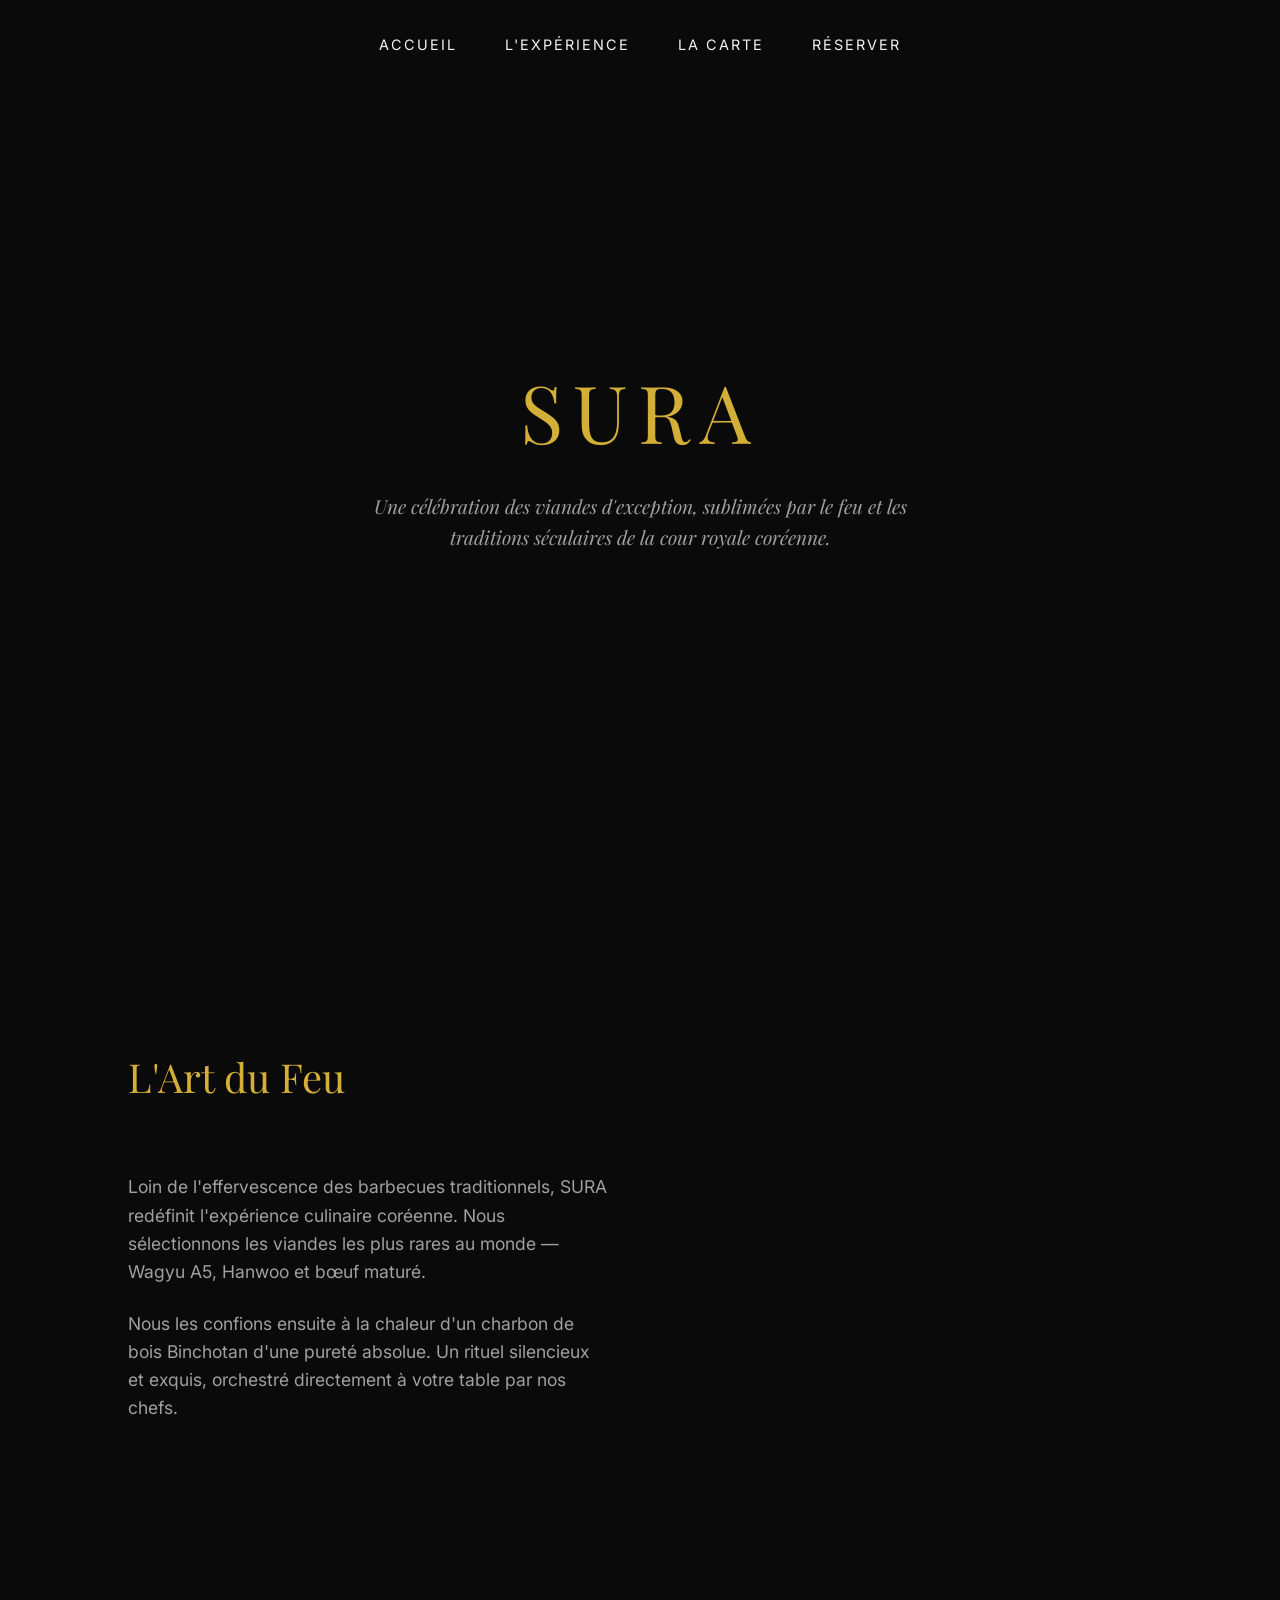
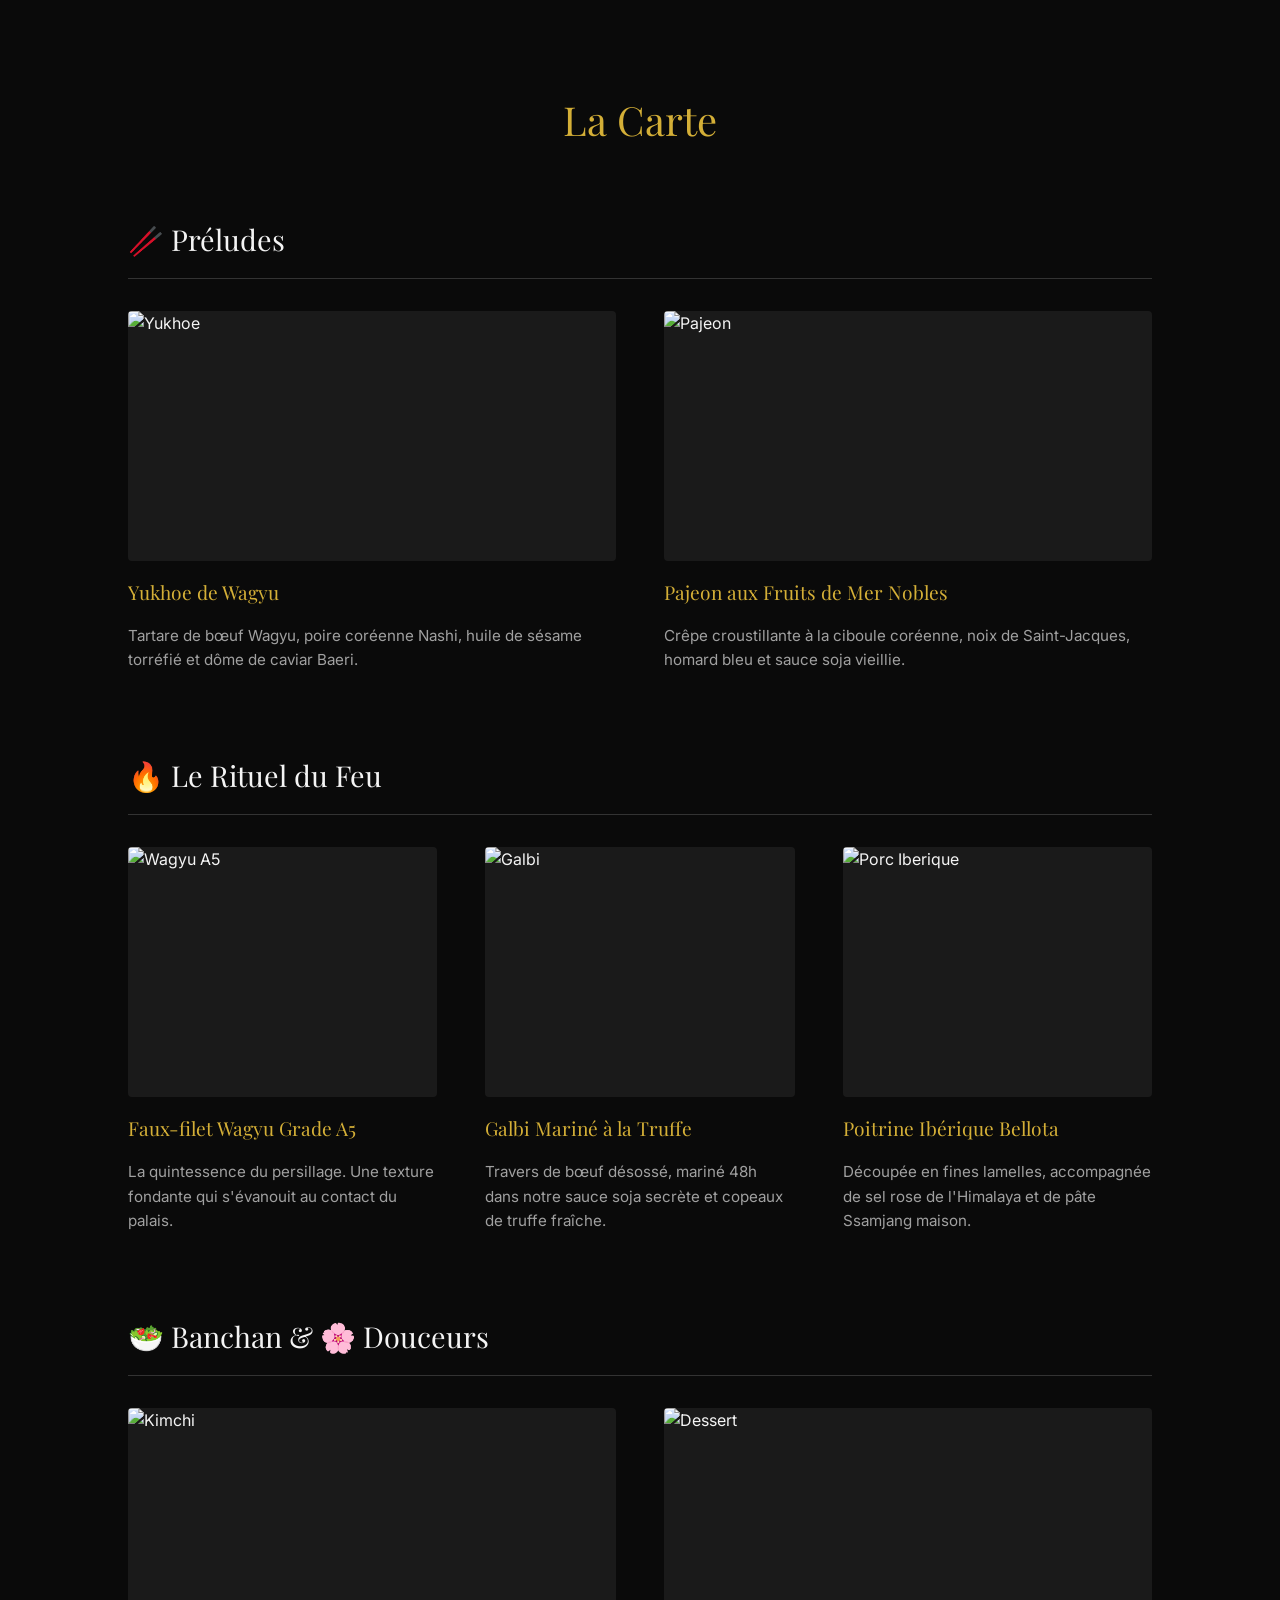
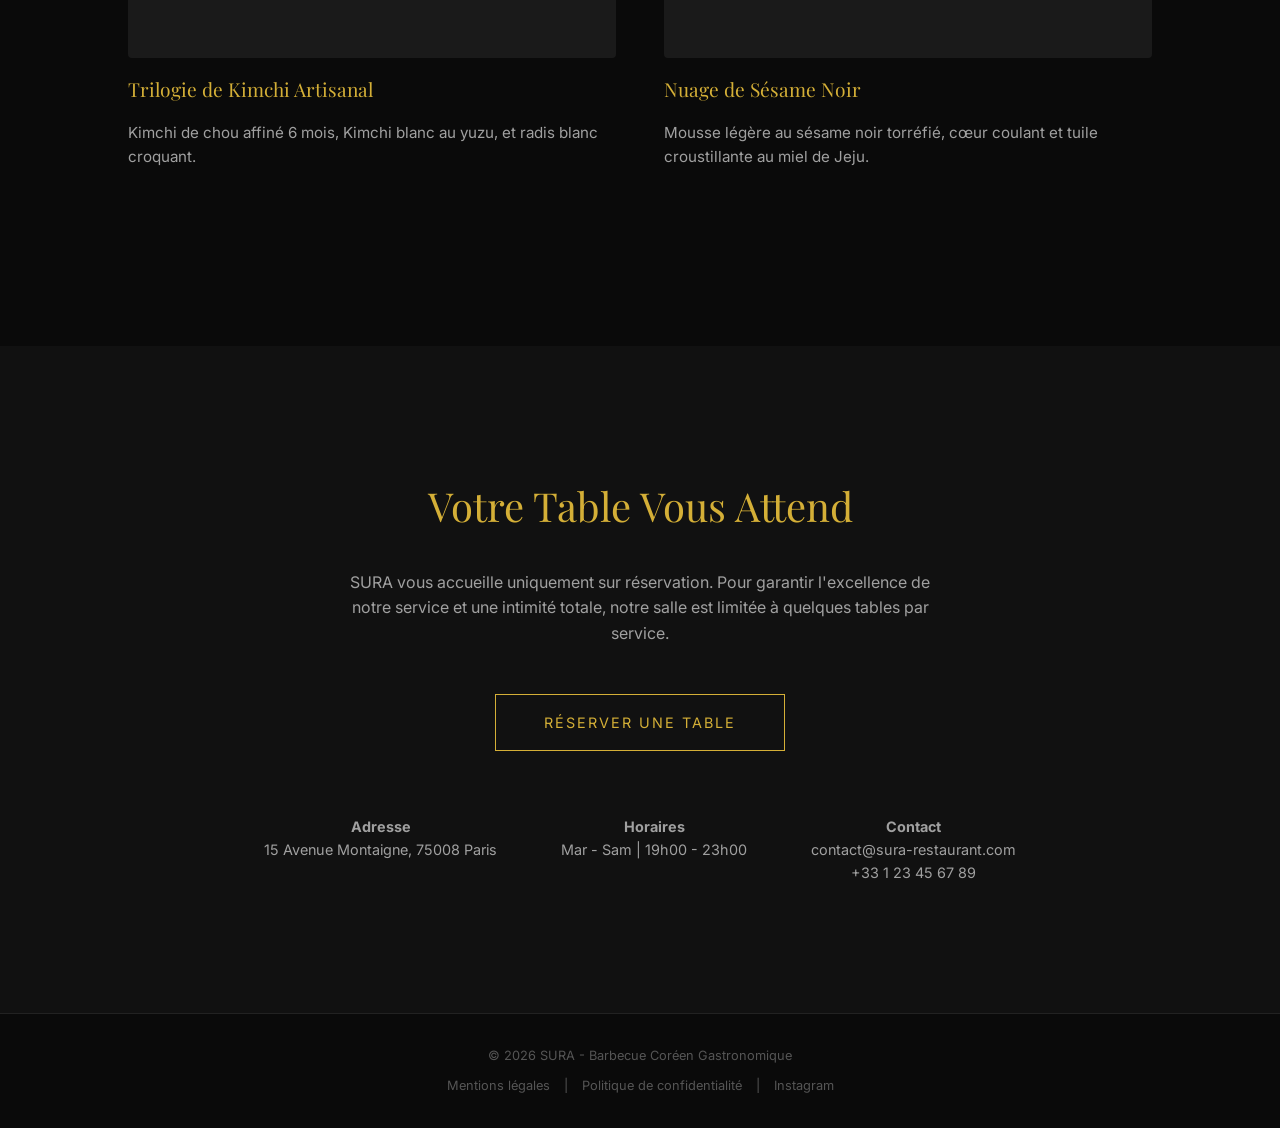
==== index.html @ 7dad9e9a "intégration JS" ====
<!DOCTYPE html>
<html lang="fr">
<head>
    <meta charset="UTF-8">
    <meta name="viewport" content="width=device-width, initial-scale=1.0">
    <title>SURA | Barbecue Coréen Gastronomique</title>
    <link rel="preconnect" href="https://fonts.googleapis.com">
    <link rel="preconnect" href="https://fonts.gstatic.com" crossorigin>
    <link href="https://fonts.googleapis.com/css2?family=Inter:wght@300;400&family=Playfair+Display:ital,wght@0,400;0,600;1,400&display=swap" rel="stylesheet">
    <link rel="stylesheet" href="style.css">
</head>
<body>

    <header>
        <nav>
            <ul>
                <li><a href="#hero">Accueil</a></li>
                <li><a href="#experience">L'Expérience</a></li>
                <li><a href="#menu">La Carte</a></li>
                <li><a href="#reservation">Réserver</a></li>
            </ul>
        </nav>
    </header>

    <section id="hero">
        <h1>SURA</h1>
        <p>Une célébration des viandes d'exception, sublimées par le feu et les traditions séculaires de la cour royale coréenne.</p>
    </section>

    <section id="experience">
        <div class="experience-text">
            <h2 class="section-title" style="text-align: left;">L'Art du Feu</h2>
            <p>Loin de l'effervescence des barbecues traditionnels, SURA redéfinit l'expérience culinaire coréenne. Nous sélectionnons les viandes les plus rares au monde — Wagyu A5, Hanwoo et bœuf maturé.</p>
            <p>Nous les confions ensuite à la chaleur d'un charbon de bois Binchotan d'une pureté absolue. Un rituel silencieux et exquis, orchestré directement à votre table par nos chefs.</p>
        </div>
        <div class="experience-img"></div>
    </section>

    <section id="menu">
        <h2 class="section-title">La Carte</h2>

        <div class="menu-category">
            <h3>🥢 Préludes</h3>
            <div class="menu-grid">
                <div class="menu-item">
                    <img src="https://images.unsplash.com/photo-1582169505937-b9992bd01ed9?auto=format&fit=crop&w=600&q=80" alt="Yukhoe" class="menu-img">
                    <div class="menu-item-header">
                        <h4>Yukhoe de Wagyu</h4>
                    </div>
                    <p>Tartare de bœuf Wagyu, poire coréenne Nashi, huile de sésame torréfié et dôme de caviar Baeri.</p>
                </div>
                <div class="menu-item">
                    <img src="https://images.unsplash.com/photo-1626844131082-256783844137?auto=format&fit=crop&w=600&q=80" alt="Pajeon" class="menu-img">
                    <div class="menu-item-header">
                        <h4>Pajeon aux Fruits de Mer Nobles</h4>
                    </div>
                    <p>Crêpe croustillante à la ciboule coréenne, noix de Saint-Jacques, homard bleu et sauce soja vieillie.</p>
                </div>
            </div>
        </div>

        <div class="menu-category">
            <h3>🔥 Le Rituel du Feu</h3>
            <div class="menu-grid">
                <div class="menu-item">
                    <img src="https://images.unsplash.com/photo-1615937657715-bc7b4b7962c1?auto=format&fit=crop&w=600&q=80" alt="Wagyu A5" class="menu-img">
                    <div class="menu-item-header">
                        <h4>Faux-filet Wagyu Grade A5</h4>
                    </div>
                    <p>La quintessence du persillage. Une texture fondante qui s'évanouit au contact du palais.</p>
                </div>
                <div class="menu-item">
                    <img src="https://images.unsplash.com/photo-1544025162-811114212308?auto=format&fit=crop&w=600&q=80" alt="Galbi" class="menu-img">
                    <div class="menu-item-header">
                        <h4>Galbi Mariné à la Truffe</h4>
                    </div>
                    <p>Travers de bœuf désossé, mariné 48h dans notre sauce soja secrète et copeaux de truffe fraîche.</p>
                </div>
                <div class="menu-item">
                    <img src="https://images.unsplash.com/photo-1628268909376-e8c4dfbbd8dc?auto=format&fit=crop&w=600&q=80" alt="Porc Iberique" class="menu-img">
                    <div class="menu-item-header">
                        <h4>Poitrine Ibérique Bellota</h4>
                    </div>
                    <p>Découpée en fines lamelles, accompagnée de sel rose de l'Himalaya et de pâte Ssamjang maison.</p>
                </div>
            </div>
        </div>

        <div class="menu-category">
            <h3>🥗 Banchan & 🌸 Douceurs</h3>
            <div class="menu-grid">
                <div class="menu-item">
                    <img src="https://images.unsplash.com/photo-1583224964978-225ddb3eaec7?auto=format&fit=crop&w=600&q=80" alt="Kimchi" class="menu-img">
                    <div class="menu-item-header">
                        <h4>Trilogie de Kimchi Artisanal</h4>
                    </div>
                    <p>Kimchi de chou affiné 6 mois, Kimchi blanc au yuzu, et radis blanc croquant.</p>
                </div>
                <div class="menu-item">
                    <img src="https://images.unsplash.com/photo-1551024601-bec78aea704b?auto=format&fit=crop&w=600&q=80" alt="Dessert" class="menu-img">
                    <div class="menu-item-header">
                        <h4>Nuage de Sésame Noir</h4>
                    </div>
                    <p>Mousse légère au sésame noir torréfié, cœur coulant et tuile croustillante au miel de Jeju.</p>
                </div>
            </div>
        </div>
    </section>

    <section id="reservation">
        <h2 class="section-title" style="margin-bottom: 2rem;">Votre Table Vous Attend</h2>
        <p>SURA vous accueille uniquement sur réservation. Pour garantir l'excellence de notre service et une intimité totale, notre salle est limitée à quelques tables par service.</p>
        
        <a href="#" class="btn-reserve">Réserver une table</a>

        <div class="info-pratique">
            <div>
                <strong>Adresse</strong><br>
                15 Avenue Montaigne, 75008 Paris
            </div>
            <div>
                <strong>Horaires</strong><br>
                Mar - Sam | 19h00 - 23h00
            </div>
            <div>
                <strong>Contact</strong><br>
                contact@sura-restaurant.com<br>
                +33 1 23 45 67 89
            </div>
        </div>
    </section>

    <footer>
        <p>© 2026 SURA - Barbecue Coréen Gastronomique</p>
        <div style="margin-top: 10px;">
            <a href="#">Mentions légales</a> | 
            <a href="#">Politique de confidentialité</a> | 
            <a href="#">Instagram</a>
        </div>
    </footer>
<script src="script.js"></script>
</body>
</html>
---- style.css ----
/* Variables de couleurs et polices */
:root {
    --bg-color: #0a0a0a;
    --text-main: #f4f4f4;
    --text-muted: #a0a0a0;
    --accent-gold: #d4af37; /* Couleur laiton/or */
    --font-title: 'Playfair Display', serif;
    --font-text: 'Inter', sans-serif;
}

/* Reset de base */
* {
    margin: 0;
    padding: 0;
    box-sizing: border-box;
}

body {
    background-color: var(--bg-color);
    color: var(--text-main);
    font-family: var(--font-text);
    line-height: 1.6;
    -webkit-font-smoothing: antialiased;
}

/* Typographie */
h1, h2, h3, h4 {
    font-family: var(--font-title);
    font-weight: 400;
}

/* Navigation */
header {
    position: absolute;
    top: 0;
    width: 100%;
    padding: 2rem 5%;
    display: flex;
    justify-content: center;
    z-index: 10;
}

nav ul {
    list-style: none;
    display: flex;
    gap: 3rem;
}

nav a {
    color: var(--text-main);
    text-decoration: none;
    font-size: 0.9rem;
    letter-spacing: 2px;
    text-transform: uppercase;
    transition: color 0.3s ease;
}

nav a:hover {
    color: var(--accent-gold);
}

/* Section Hero (Accueil) */
#hero {
    height: 100vh;
    display: flex;
    flex-direction: column;
    justify-content: center;
    align-items: center;
    text-align: center;
    background: linear-gradient(rgba(10, 10, 10, 0.7), rgba(10, 10, 10, 0.8)), url('https://images.unsplash.com/photo-1558030006-450675393462?auto=format&fit=crop&w=1920&q=80') center/cover;
    padding: 0 20px;
}

#hero h1 {
    font-size: 5rem;
    letter-spacing: 10px;
    margin-bottom: 1rem;
    color: var(--accent-gold);
}

#hero p {
    font-size: 1.2rem;
    max-width: 600px;
    color: var(--text-muted);
    font-style: italic;
    font-family: var(--font-title);
}

/* Section Commune */
section {
    padding: 6rem 10%;
}

.section-title {
    text-align: center;
    font-size: 2.5rem;
    margin-bottom: 4rem;
    color: var(--accent-gold);
}

/* Expérience */
#experience {
    display: flex;
    align-items: center;
    gap: 4rem;
}

.experience-text {
    flex: 1;
}

.experience-text p {
    font-size: 1.1rem;
    color: var(--text-muted);
    margin-bottom: 1.5rem;
}

.experience-img {
    flex: 1;
    height: 500px;
    background: url('https://images.unsplash.com/photo-1588168333986-5b6c802421bb?auto=format&fit=crop&w=800&q=80') center/cover;
    border-radius: 4px;
}

/* La Carte */
.menu-category {
    margin-bottom: 5rem;
}

.menu-category h3 {
    font-size: 1.8rem;
    border-bottom: 1px solid #333;
    padding-bottom: 1rem;
    margin-bottom: 2rem;
    color: var(--text-main);
}

.menu-grid {
    display: grid;
    grid-template-columns: repeat(auto-fit, minmax(300px, 1fr));
    gap: 3rem;
}

.menu-item {
    display: flex;
    flex-direction: column;
    gap: 1rem;
}

.menu-img {
    width: 100%;
    height: 250px;
    background-color: #1a1a1a;
    border-radius: 4px;
    object-fit: cover;
}

.menu-item-header {
    display: flex;
    justify-content: space-between;
    align-items: baseline;
}

.menu-item h4 {
    font-size: 1.2rem;
    color: var(--accent-gold);
}

.menu-item p {
    font-size: 0.95rem;
    color: var(--text-muted);
}

/* Réservation */
#reservation {
    text-align: center;
    background-color: #111;
    padding: 8rem 10%;
}

#reservation p {
    max-width: 600px;
    margin: 0 auto 3rem auto;
    color: var(--text-muted);
}

.btn-reserve {
    display: inline-block;
    padding: 1rem 3rem;
    border: 1px solid var(--accent-gold);
    color: var(--accent-gold);
    text-decoration: none;
    text-transform: uppercase;
    letter-spacing: 2px;
    font-size: 0.9rem;
    transition: all 0.3s ease;
}

.btn-reserve:hover {
    background-color: var(--accent-gold);
    color: var(--bg-color);
}

.info-pratique {
    margin-top: 4rem;
    display: flex;
    justify-content: center;
    gap: 4rem;
    color: var(--text-muted);
    font-size: 0.9rem;
}

/* Footer */
footer {
    text-align: center;
    padding: 2rem;
    border-top: 1px solid #222;
    color: #555;
    font-size: 0.8rem;
}

footer a {
    color: #555;
    text-decoration: none;
    margin: 0 10px;
}

footer a:hover {
    color: var(--text-main);
}

/* Responsive */
@media (max-width: 768px) {
    #experience {
        flex-direction: column;
    }
    #hero h1 { font-size: 3.5rem; }
    nav ul { gap: 1.5rem; flex-wrap: wrap; justify-content: center; }
    .info-pratique { flex-direction: column; gap: 1rem; }
}
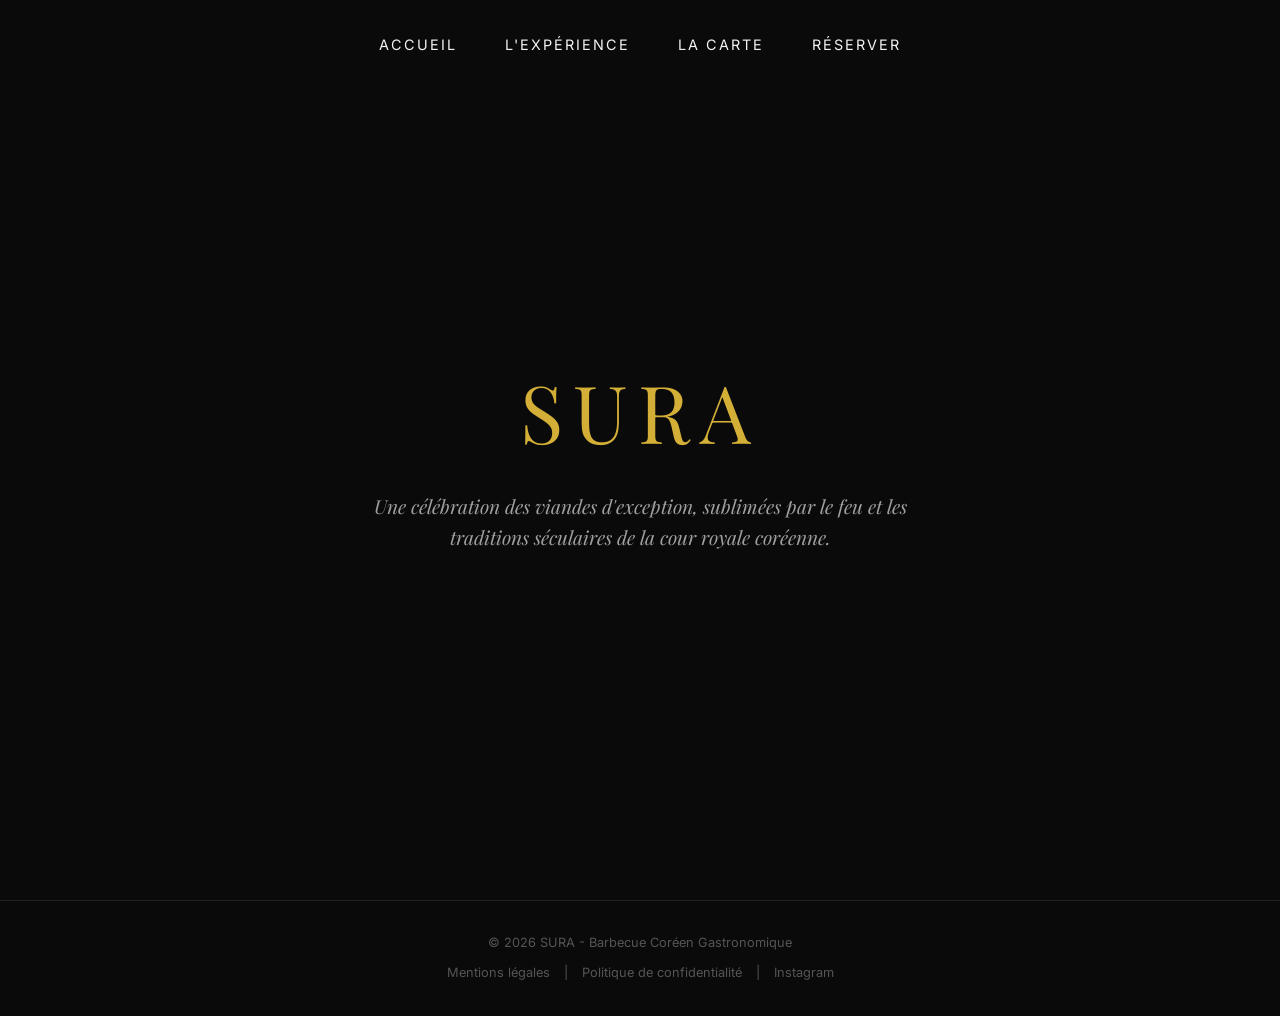
==== commit ad4b41b9: "Pages crééent" ====
--- a/index.html
+++ b/index.html
@@ -14,10 +14,10 @@
     <header>
         <nav>
             <ul>
-                <li><a href="#hero">Accueil</a></li>
-                <li><a href="#experience">L'Expérience</a></li>
-                <li><a href="#menu">La Carte</a></li>
-                <li><a href="#reservation">Réserver</a></li>
+                    <li><a href="index.html">Accueil</a></li>
+                    <li><a href="experience.html">L'Expérience</a></li>
+                    <li><a href="carte.html">La Carte</a></li>
+                    <li><a href="reservation.html">Réserver</a></li>
             </ul>
         </nav>
     </header>
@@ -25,109 +25,6 @@
     <section id="hero">
         <h1>SURA</h1>
         <p>Une célébration des viandes d'exception, sublimées par le feu et les traditions séculaires de la cour royale coréenne.</p>
-    </section>
-
-    <section id="experience">
-        <div class="experience-text">
-            <h2 class="section-title" style="text-align: left;">L'Art du Feu</h2>
-            <p>Loin de l'effervescence des barbecues traditionnels, SURA redéfinit l'expérience culinaire coréenne. Nous sélectionnons les viandes les plus rares au monde — Wagyu A5, Hanwoo et bœuf maturé.</p>
-            <p>Nous les confions ensuite à la chaleur d'un charbon de bois Binchotan d'une pureté absolue. Un rituel silencieux et exquis, orchestré directement à votre table par nos chefs.</p>
-        </div>
-        <div class="experience-img"></div>
-    </section>
-
-    <section id="menu">
-        <h2 class="section-title">La Carte</h2>
-
-        <div class="menu-category">
-            <h3>🥢 Préludes</h3>
-            <div class="menu-grid">
-                <div class="menu-item">
-                    <img src="https://images.unsplash.com/photo-1582169505937-b9992bd01ed9?auto=format&fit=crop&w=600&q=80" alt="Yukhoe" class="menu-img">
-                    <div class="menu-item-header">
-                        <h4>Yukhoe de Wagyu</h4>
-                    </div>
-                    <p>Tartare de bœuf Wagyu, poire coréenne Nashi, huile de sésame torréfié et dôme de caviar Baeri.</p>
-                </div>
-                <div class="menu-item">
-                    <img src="https://images.unsplash.com/photo-1626844131082-256783844137?auto=format&fit=crop&w=600&q=80" alt="Pajeon" class="menu-img">
-                    <div class="menu-item-header">
-                        <h4>Pajeon aux Fruits de Mer Nobles</h4>
-                    </div>
-                    <p>Crêpe croustillante à la ciboule coréenne, noix de Saint-Jacques, homard bleu et sauce soja vieillie.</p>
-                </div>
-            </div>
-        </div>
-
-        <div class="menu-category">
-            <h3>🔥 Le Rituel du Feu</h3>
-            <div class="menu-grid">
-                <div class="menu-item">
-                    <img src="https://images.unsplash.com/photo-1615937657715-bc7b4b7962c1?auto=format&fit=crop&w=600&q=80" alt="Wagyu A5" class="menu-img">
-                    <div class="menu-item-header">
-                        <h4>Faux-filet Wagyu Grade A5</h4>
-                    </div>
-                    <p>La quintessence du persillage. Une texture fondante qui s'évanouit au contact du palais.</p>
-                </div>
-                <div class="menu-item">
-                    <img src="https://images.unsplash.com/photo-1544025162-811114212308?auto=format&fit=crop&w=600&q=80" alt="Galbi" class="menu-img">
-                    <div class="menu-item-header">
-                        <h4>Galbi Mariné à la Truffe</h4>
-                    </div>
-                    <p>Travers de bœuf désossé, mariné 48h dans notre sauce soja secrète et copeaux de truffe fraîche.</p>
-                </div>
-                <div class="menu-item">
-                    <img src="https://images.unsplash.com/photo-1628268909376-e8c4dfbbd8dc?auto=format&fit=crop&w=600&q=80" alt="Porc Iberique" class="menu-img">
-                    <div class="menu-item-header">
-                        <h4>Poitrine Ibérique Bellota</h4>
-                    </div>
-                    <p>Découpée en fines lamelles, accompagnée de sel rose de l'Himalaya et de pâte Ssamjang maison.</p>
-                </div>
-            </div>
-        </div>
-
-        <div class="menu-category">
-            <h3>🥗 Banchan & 🌸 Douceurs</h3>
-            <div class="menu-grid">
-                <div class="menu-item">
-                    <img src="https://images.unsplash.com/photo-1583224964978-225ddb3eaec7?auto=format&fit=crop&w=600&q=80" alt="Kimchi" class="menu-img">
-                    <div class="menu-item-header">
-                        <h4>Trilogie de Kimchi Artisanal</h4>
-                    </div>
-                    <p>Kimchi de chou affiné 6 mois, Kimchi blanc au yuzu, et radis blanc croquant.</p>
-                </div>
-                <div class="menu-item">
-                    <img src="https://images.unsplash.com/photo-1551024601-bec78aea704b?auto=format&fit=crop&w=600&q=80" alt="Dessert" class="menu-img">
-                    <div class="menu-item-header">
-                        <h4>Nuage de Sésame Noir</h4>
-                    </div>
-                    <p>Mousse légère au sésame noir torréfié, cœur coulant et tuile croustillante au miel de Jeju.</p>
-                </div>
-            </div>
-        </div>
-    </section>
-
-    <section id="reservation">
-        <h2 class="section-title" style="margin-bottom: 2rem;">Votre Table Vous Attend</h2>
-        <p>SURA vous accueille uniquement sur réservation. Pour garantir l'excellence de notre service et une intimité totale, notre salle est limitée à quelques tables par service.</p>
-        
-        <a href="#" class="btn-reserve">Réserver une table</a>
-
-        <div class="info-pratique">
-            <div>
-                <strong>Adresse</strong><br>
-                15 Avenue Montaigne, 75008 Paris
-            </div>
-            <div>
-                <strong>Horaires</strong><br>
-                Mar - Sam | 19h00 - 23h00
-            </div>
-            <div>
-                <strong>Contact</strong><br>
-                contact@sura-restaurant.com<br>
-                +33 1 23 45 67 89
-            </div>
-        </div>
     </section>
 
     <footer>
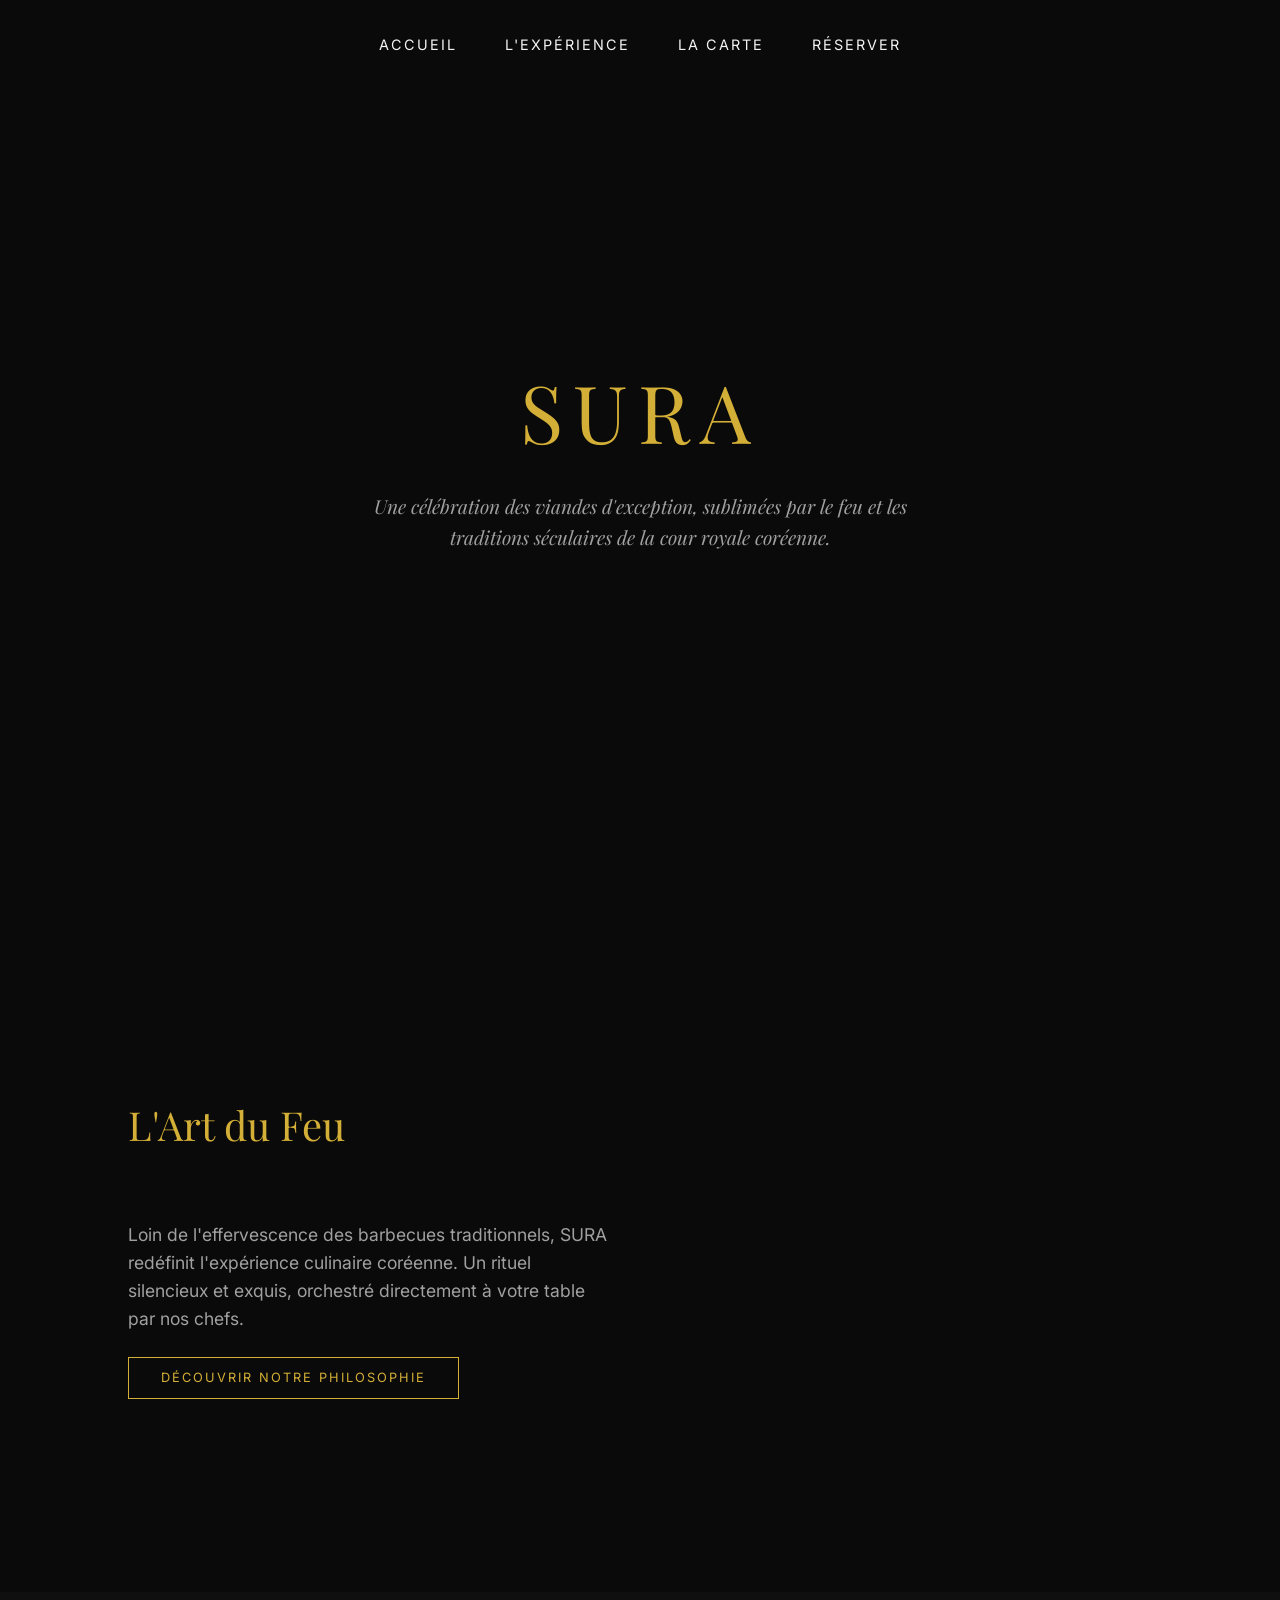
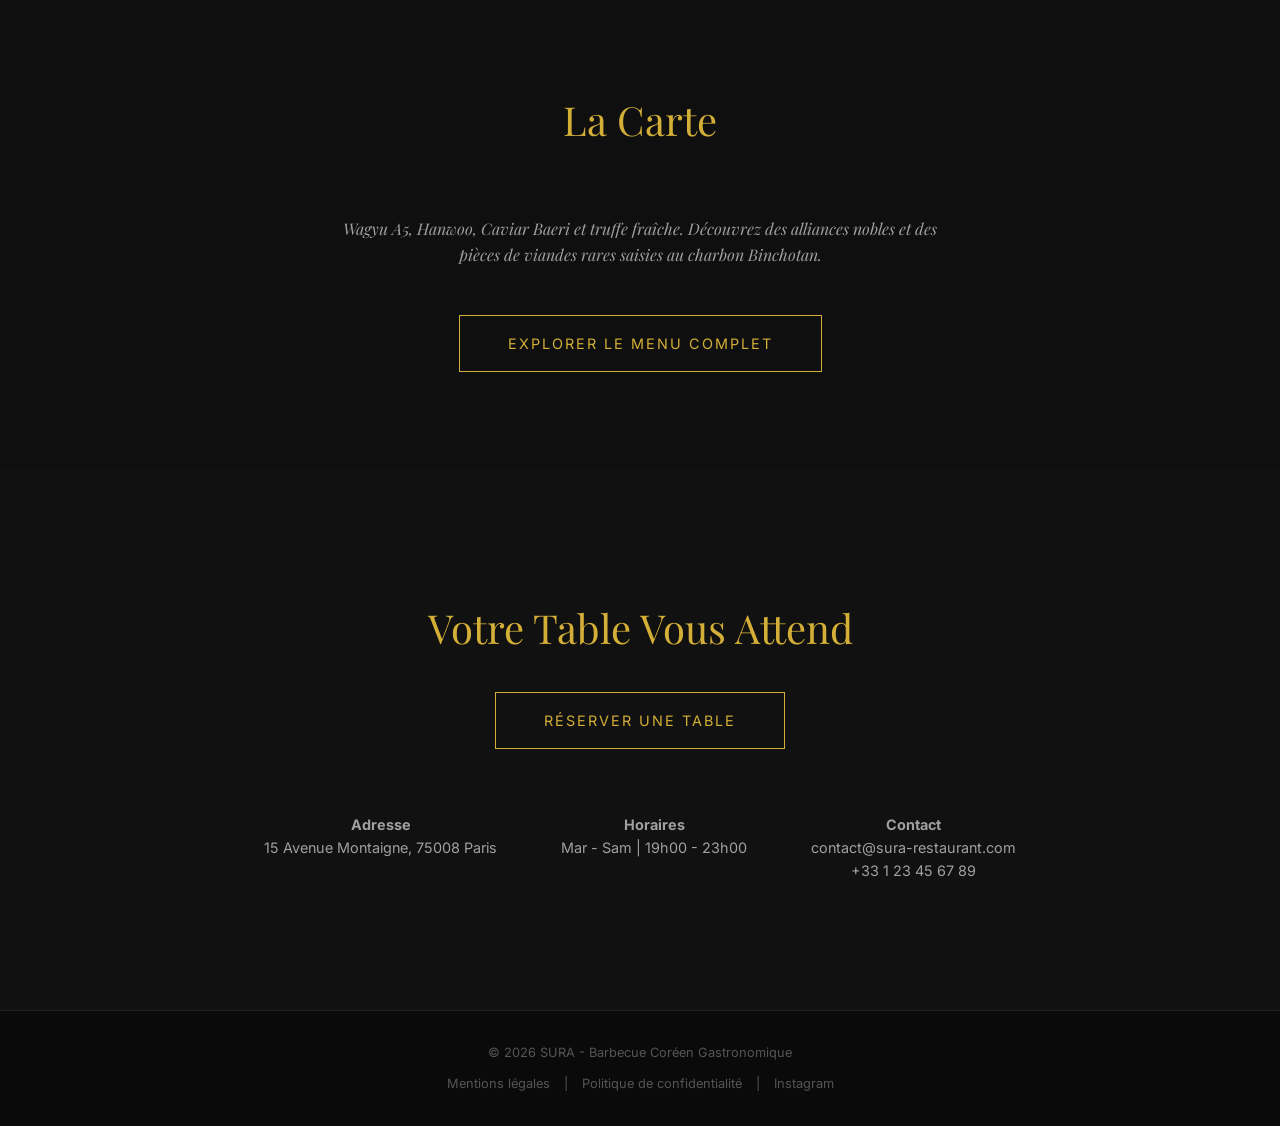
==== commit 695c86bd: "azeaze" ====
--- a/index.html
+++ b/index.html
@@ -14,10 +14,10 @@
     <header>
         <nav>
             <ul>
-                    <li><a href="index.html">Accueil</a></li>
-                    <li><a href="experience.html">L'Expérience</a></li>
-                    <li><a href="carte.html">La Carte</a></li>
-                    <li><a href="reservation.html">Réserver</a></li>
+                <li><a href="index.html">Accueil</a></li>
+                <li><a href="experience.html">L'Expérience</a></li>
+                <li><a href="carte.html">La Carte</a></li>
+                <li><a href="reservation.html">Réserver</a></li>
             </ul>
         </nav>
     </header>
@@ -25,6 +25,44 @@
     <section id="hero">
         <h1>SURA</h1>
         <p>Une célébration des viandes d'exception, sublimées par le feu et les traditions séculaires de la cour royale coréenne.</p>
+    </section>
+
+    <section id="experience">
+        <div class="experience-text">
+            <h2 class="section-title" style="text-align: left;">L'Art du Feu</h2>
+            <p>Loin de l'effervescence des barbecues traditionnels, SURA redéfinit l'expérience culinaire coréenne. Un rituel silencieux et exquis, orchestré directement à votre table par nos chefs.</p>
+            <a href="experience.html" class="btn-reserve" style="padding: 0.6rem 2rem; font-size: 0.8rem;">Découvrir notre philosophie</a>
+        </div>
+        <div class="experience-img"></div>
+    </section>
+
+    <section id="menu" style="text-align: center; background-color: #0f0f0f;">
+        <h2 class="section-title">La Carte</h2>
+        <p style="color: var(--text-muted); max-width: 600px; margin: 0 auto 3rem auto; font-family: var(--font-title); font-style: italic;">
+            Wagyu A5, Hanwoo, Caviar Baeri et truffe fraîche. Découvrez des alliances nobles et des pièces de viandes rares saisies au charbon Binchotan.
+        </p>
+        <a href="carte.html" class="btn-reserve">Explorer le menu complet</a>
+    </section>
+
+    <section id="reservation">
+        <h2 class="section-title" style="margin-bottom: 2rem;">Votre Table Vous Attend</h2>
+        <a href="reservation.html" class="btn-reserve">Réserver une table</a>
+
+        <div class="info-pratique">
+            <div>
+                <strong>Adresse</strong><br>
+                15 Avenue Montaigne, 75008 Paris
+            </div>
+            <div>
+                <strong>Horaires</strong><br>
+                Mar - Sam | 19h00 - 23h00
+            </div>
+            <div>
+                <strong>Contact</strong><br>
+                contact@sura-restaurant.com<br>
+                +33 1 23 45 67 89
+            </div>
+        </div>
     </section>
 
     <footer>
@@ -35,6 +73,6 @@
             <a href="#">Instagram</a>
         </div>
     </footer>
-<script src="script.js"></script>
+
 </body>
 </html>
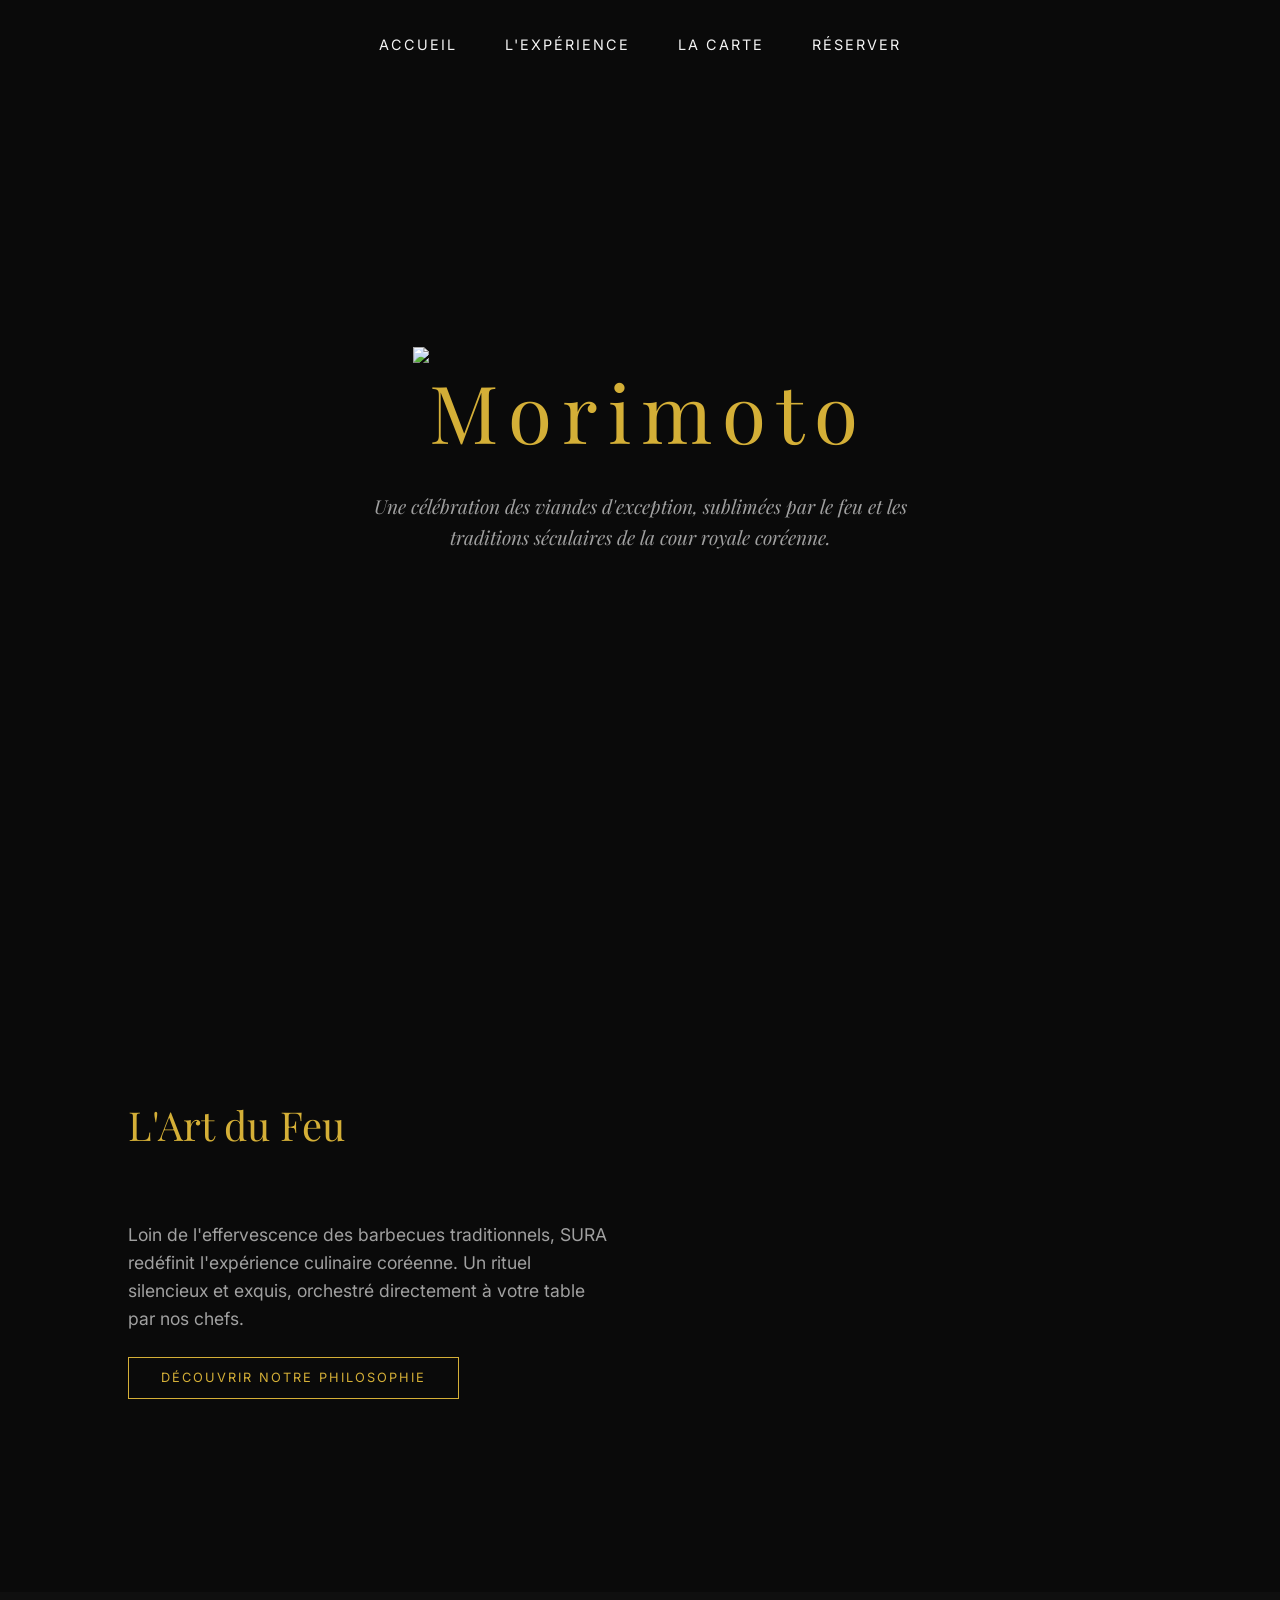
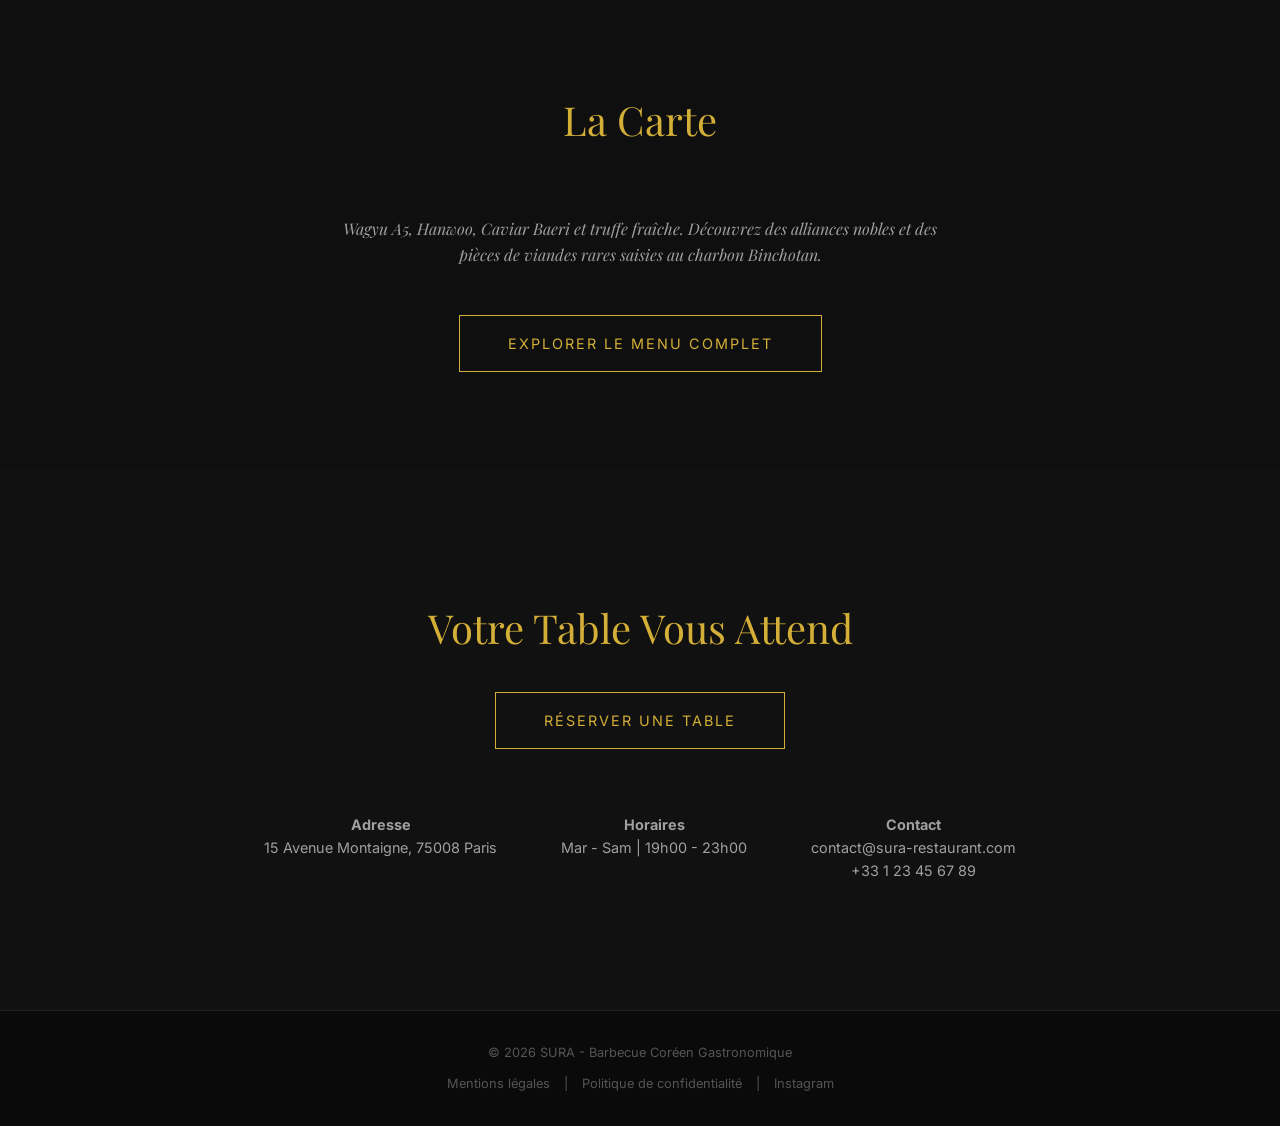
==== commit c0cde011: "zezezezz" ====
--- a/index.html
+++ b/index.html
@@ -23,7 +23,7 @@
     </header>
 
     <section id="hero">
-        <h1>SURA</h1>
+        <h1><img src="logo.png" alt="Morimoto" class="logo"></h1>
         <p>Une célébration des viandes d'exception, sublimées par le feu et les traditions séculaires de la cour royale coréenne.</p>
     </section>
 
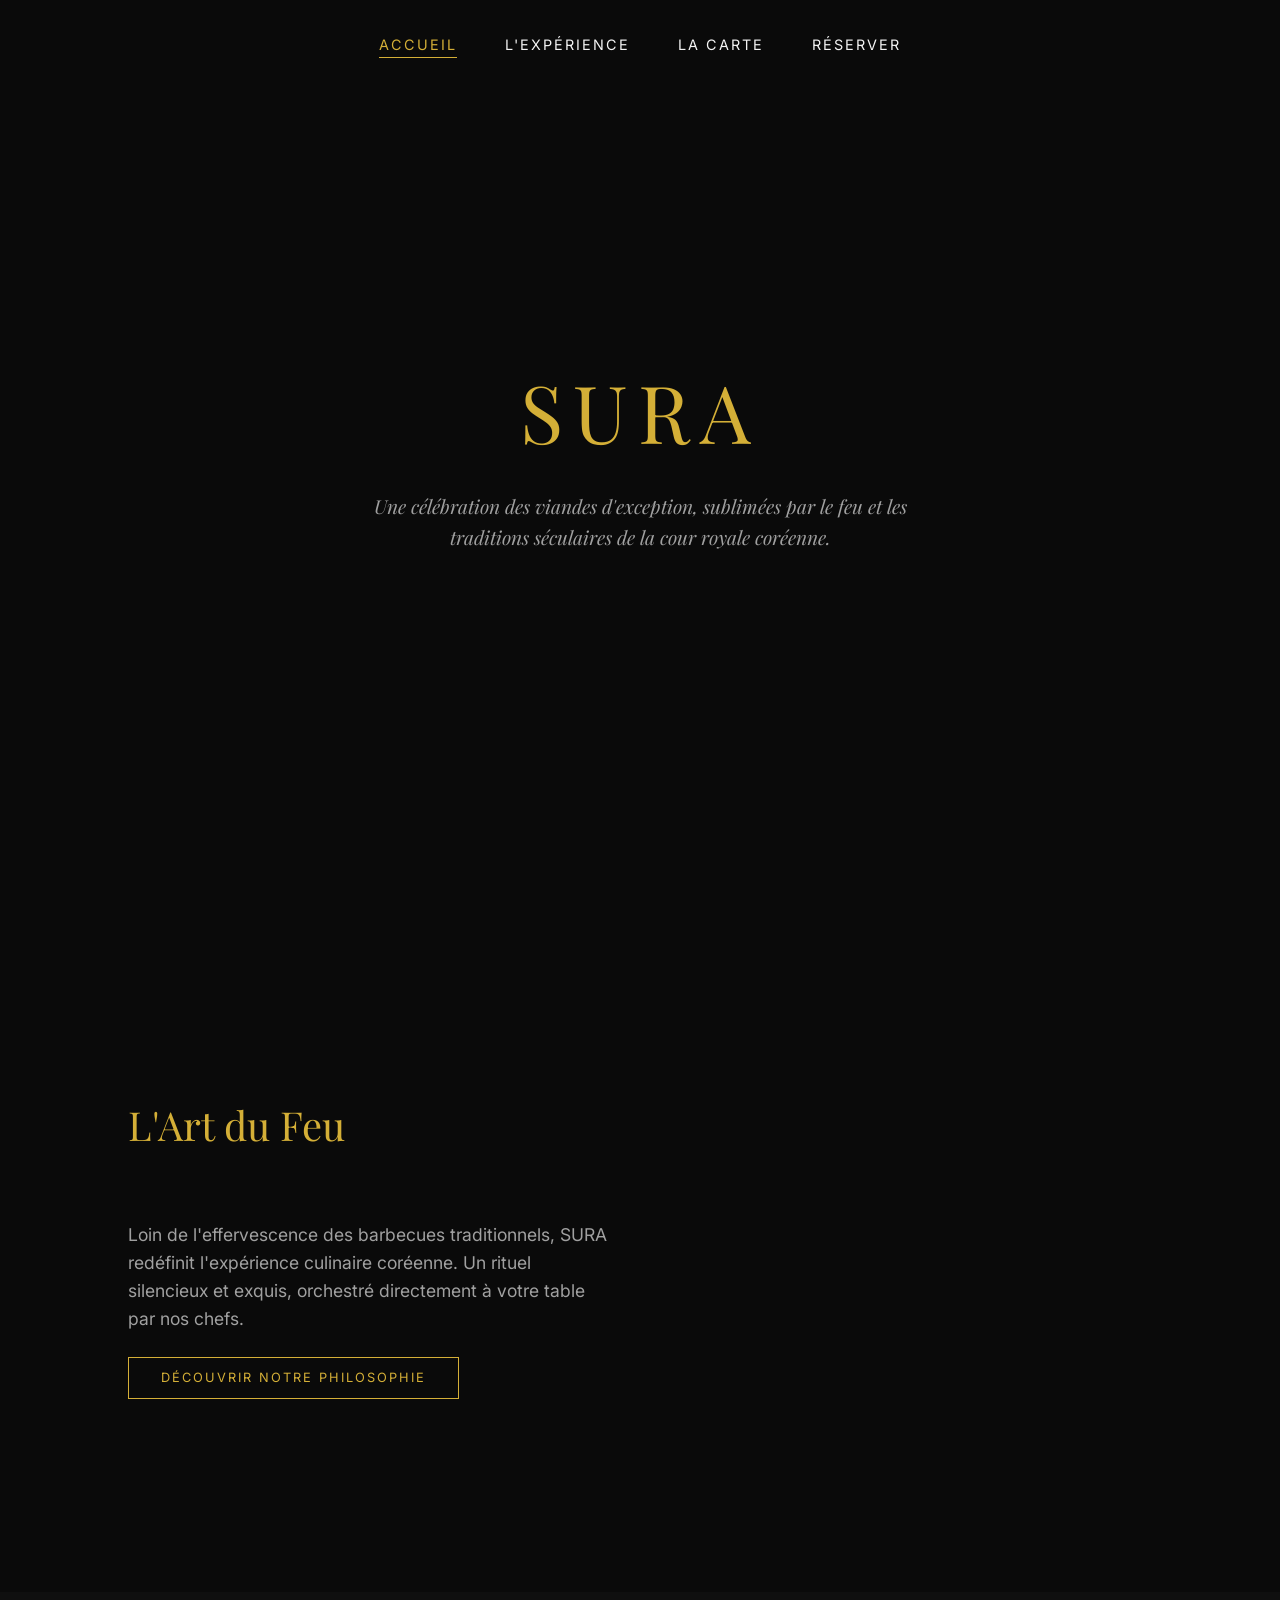
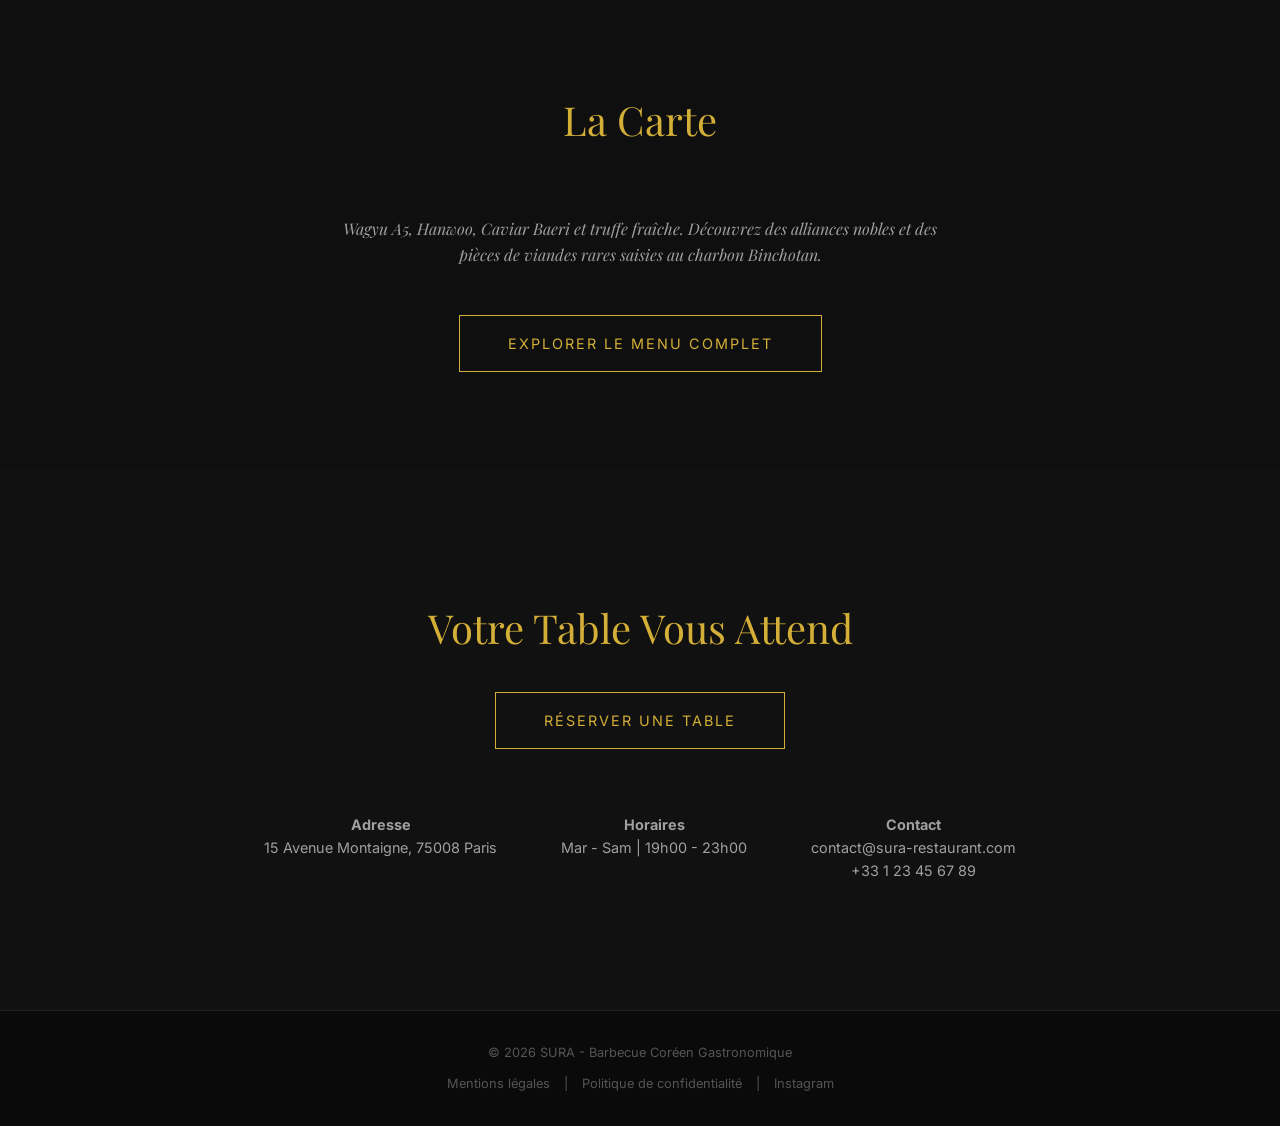
==== commit c4fb586c: "active state" ====
--- a/index.html
+++ b/index.html
@@ -14,7 +14,7 @@
     <header>
         <nav>
             <ul>
-                <li><a href="index.html">Accueil</a></li>
+                <li><a href="index.html" class="active">Accueil</a></li>
                 <li><a href="experience.html">L'Expérience</a></li>
                 <li><a href="carte.html">La Carte</a></li>
                 <li><a href="reservation.html">Réserver</a></li>
@@ -23,7 +23,7 @@
     </header>
 
     <section id="hero">
-        <h1><img src="logo.png" alt="Morimoto" class="logo"></h1>
+        <h1>SURA</h1>
         <p>Une célébration des viandes d'exception, sublimées par le feu et les traditions séculaires de la cour royale coréenne.</p>
     </section>
 
--- a/style.css
+++ b/style.css
@@ -237,4 +237,10 @@
     #hero h1 { font-size: 3.5rem; }
     nav ul { gap: 1.5rem; flex-wrap: wrap; justify-content: center; }
     .info-pratique { flex-direction: column; gap: 1rem; }
+}
+/* Style pour l'onglet de la page actuelle */
+nav a.active {
+    color: var(--accent-gold);
+    border-bottom: 1px solid var(--accent-gold);
+    padding-bottom: 4px;
 }
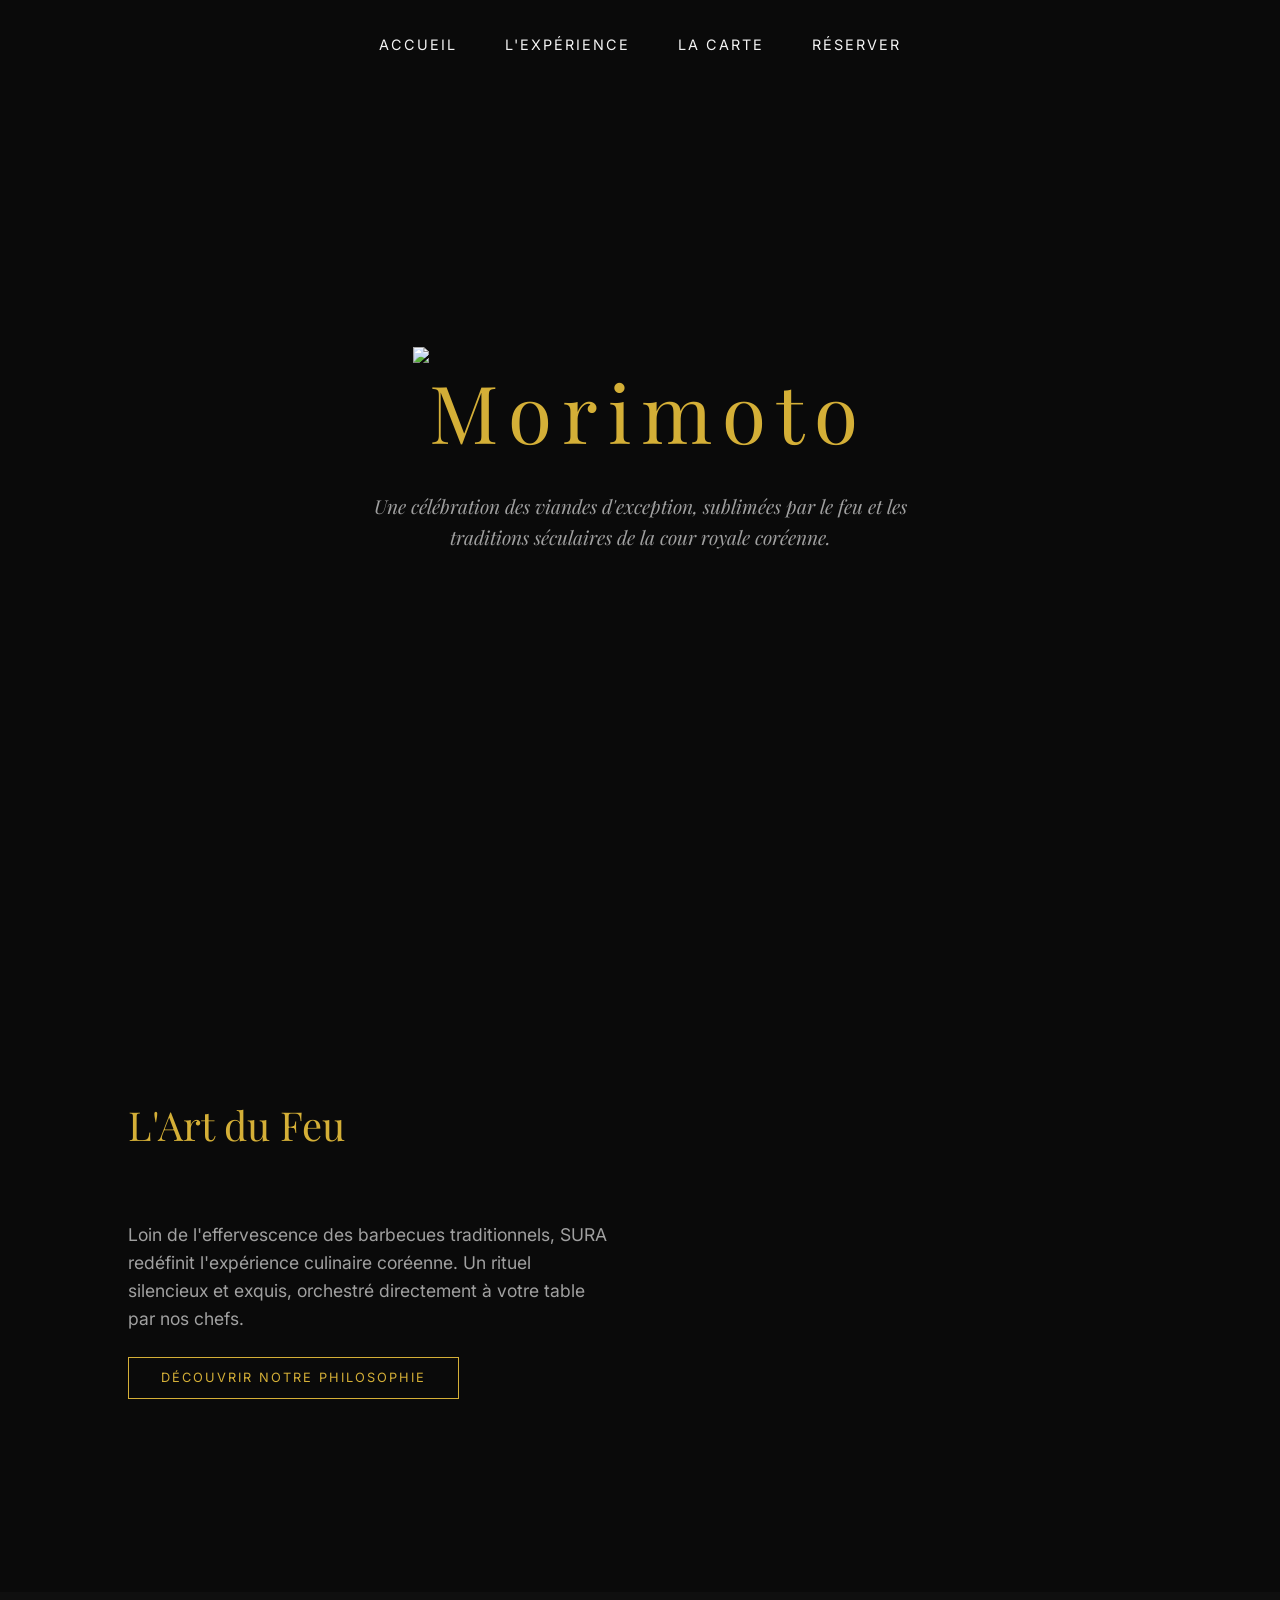
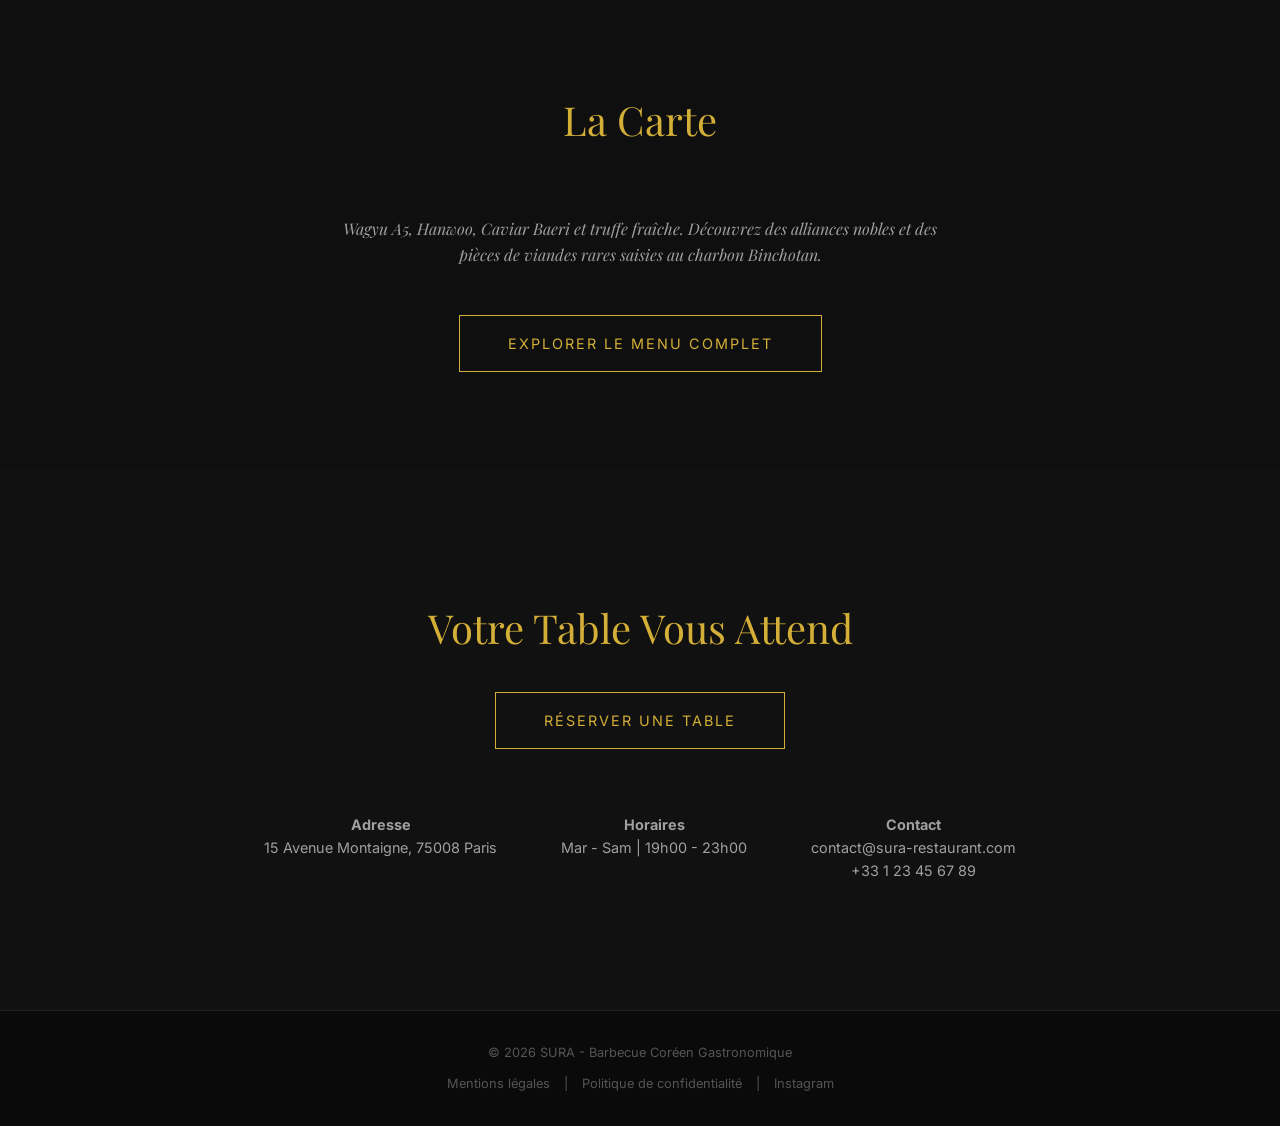
==== commit 6b1567b7: "Merge branch 'main' of https://github.com/RObimos/Application-TEST" ====
--- a/index.html
+++ b/index.html
@@ -23,7 +23,7 @@
     </header>
 
     <section id="hero">
-        <h1>SURA</h1>
+        <h1><img src="logo.png" alt="Morimoto" class="logo"></h1>
         <p>Une célébration des viandes d'exception, sublimées par le feu et les traditions séculaires de la cour royale coréenne.</p>
     </section>
 
--- a/style.css
+++ b/style.css
@@ -237,10 +237,4 @@
     #hero h1 { font-size: 3.5rem; }
     nav ul { gap: 1.5rem; flex-wrap: wrap; justify-content: center; }
     .info-pratique { flex-direction: column; gap: 1rem; }
-}
-/* Style pour l'onglet de la page actuelle */
-nav a.active {
-    color: var(--accent-gold);
-    border-bottom: 1px solid var(--accent-gold);
-    padding-bottom: 4px;
 }
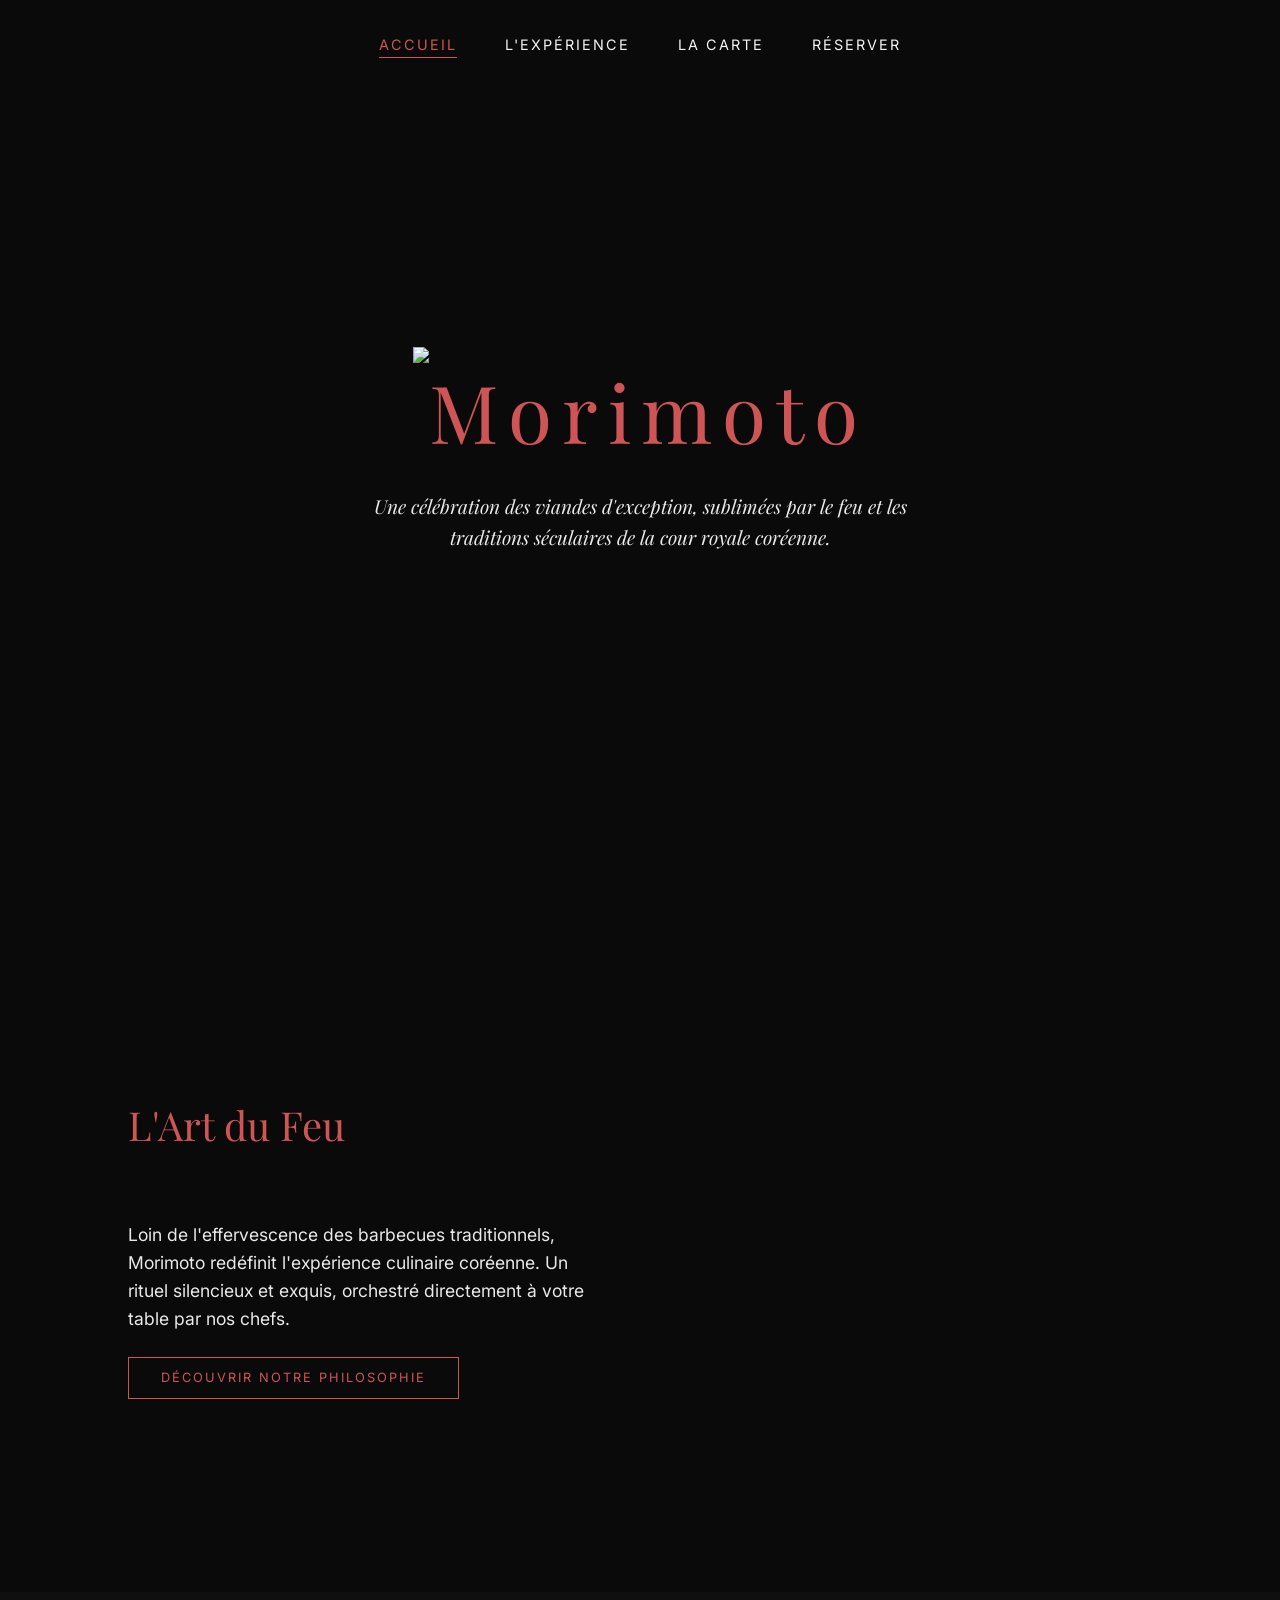
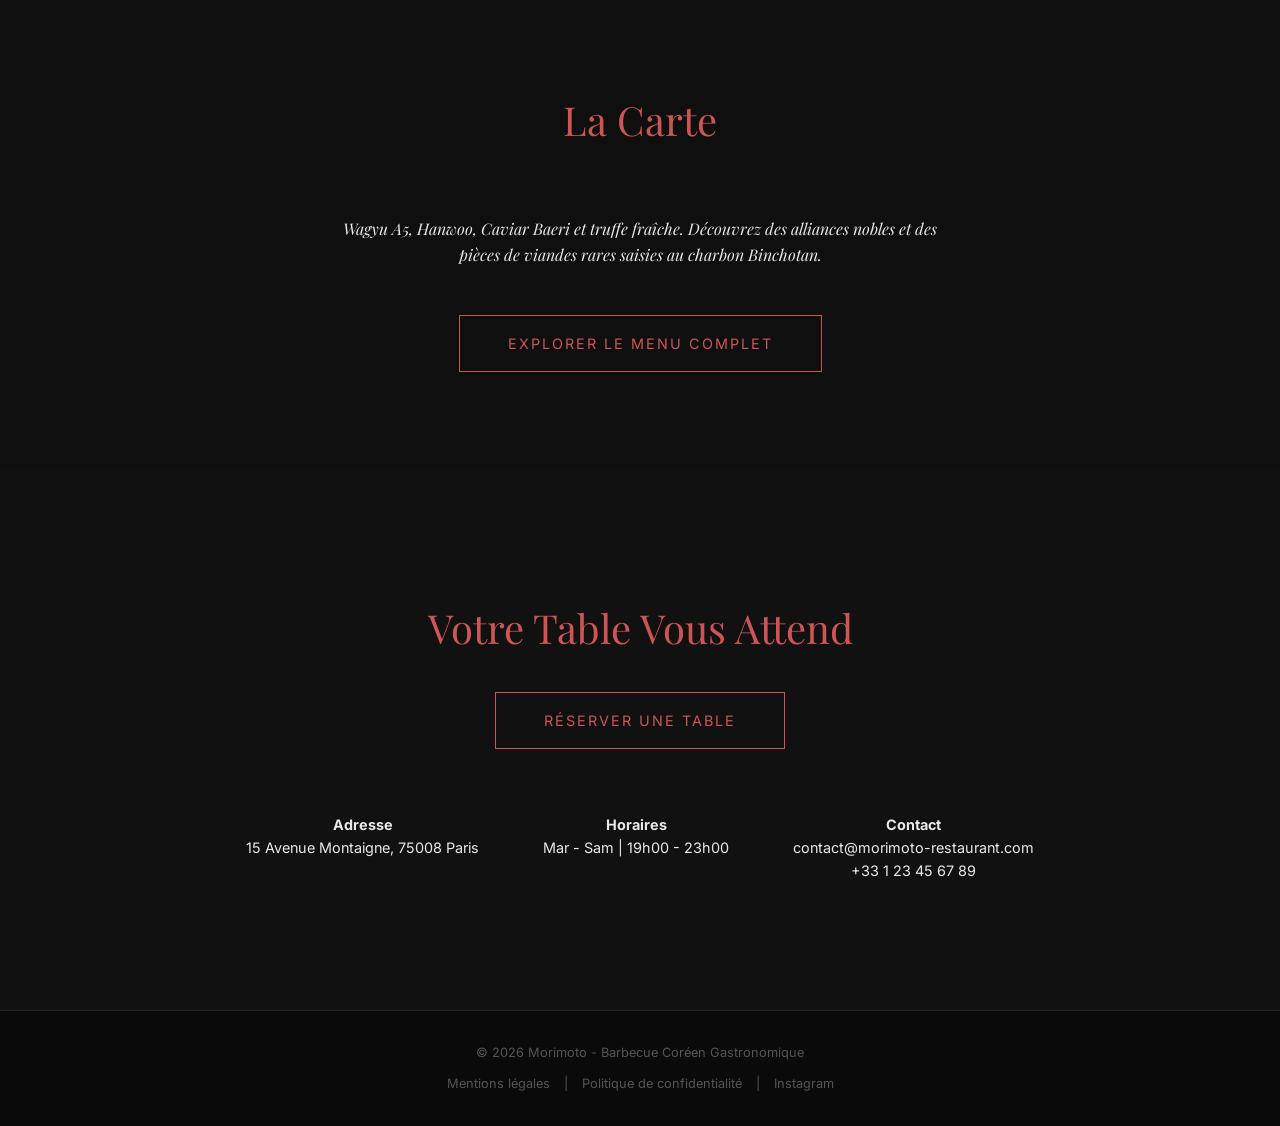
==== commit f3590600: "moritomo" ====
--- a/index.html
+++ b/index.html
@@ -3,7 +3,7 @@
 <head>
     <meta charset="UTF-8">
     <meta name="viewport" content="width=device-width, initial-scale=1.0">
-    <title>SURA | Barbecue Coréen Gastronomique</title>
+    <title>Morimoto | Barbecue Coréen Gastronomique</title>
     <link rel="preconnect" href="https://fonts.googleapis.com">
     <link rel="preconnect" href="https://fonts.gstatic.com" crossorigin>
     <link href="https://fonts.googleapis.com/css2?family=Inter:wght@300;400&family=Playfair+Display:ital,wght@0,400;0,600;1,400&display=swap" rel="stylesheet">
@@ -30,7 +30,7 @@
     <section id="experience">
         <div class="experience-text">
             <h2 class="section-title" style="text-align: left;">L'Art du Feu</h2>
-            <p>Loin de l'effervescence des barbecues traditionnels, SURA redéfinit l'expérience culinaire coréenne. Un rituel silencieux et exquis, orchestré directement à votre table par nos chefs.</p>
+            <p>Loin de l'effervescence des barbecues traditionnels, Morimoto redéfinit l'expérience culinaire coréenne. Un rituel silencieux et exquis, orchestré directement à votre table par nos chefs.</p>
             <a href="experience.html" class="btn-reserve" style="padding: 0.6rem 2rem; font-size: 0.8rem;">Découvrir notre philosophie</a>
         </div>
         <div class="experience-img"></div>
@@ -59,14 +59,14 @@
             </div>
             <div>
                 <strong>Contact</strong><br>
-                contact@sura-restaurant.com<br>
+                contact@morimoto-restaurant.com<br>
                 +33 1 23 45 67 89
             </div>
         </div>
     </section>
 
     <footer>
-        <p>© 2026 SURA - Barbecue Coréen Gastronomique</p>
+        <p>© 2026 Morimoto - Barbecue Coréen Gastronomique</p>
         <div style="margin-top: 10px;">
             <a href="#">Mentions légales</a> | 
             <a href="#">Politique de confidentialité</a> | 
--- a/style.css
+++ b/style.css
@@ -2,8 +2,8 @@
 :root {
     --bg-color: #0a0a0a;
     --text-main: #f4f4f4;
-    --text-muted: #a0a0a0;
-    --accent-gold: #d4af37; /* Couleur laiton/or */
+    --text-muted: #e9e9e9;
+    --accent-gold: #CE5555; /* Couleur laiton/or */
     --font-title: 'Playfair Display', serif;
     --font-text: 'Inter', sans-serif;
 }
@@ -237,4 +237,99 @@
     #hero h1 { font-size: 3.5rem; }
     nav ul { gap: 1.5rem; flex-wrap: wrap; justify-content: center; }
     .info-pratique { flex-direction: column; gap: 1rem; }
+}
+
+.logo {
+    max-width: 500px;
+    height: auto;
+    display: block;
+    margin: 0 auto;
+}
+/* Style pour l'onglet de la page actuelle */
+nav a.active {
+    color: var(--accent-gold);
+    border-bottom: 1px solid var(--accent-gold);
+    padding-bottom: 4px;
+}
+/* Style du Formulaire de Réservation */
+.reservation-subtitle {
+    max-width: 600px;
+    margin: 0 auto 4rem auto;
+    color: var(--text-muted);
+    text-align: center;
+}
+
+.reservation-form {
+    max-width: 500px;
+    margin: 0 auto;
+    background-color: #121212;
+    padding: 2.5rem;
+    border: 1px solid #222;
+    border-radius: 4px;
+    text-align: left;
+}
+
+.form-group {
+    margin-bottom: 1.5rem;
+    display: flex;
+    flex-direction: column;
+    gap: 0.5rem;
+}
+
+.form-row {
+    display: flex;
+    gap: 1.5rem;
+}
+
+.form-row .form-group {
+    flex: 1;
+}
+
+.reservation-form label {
+    font-size: 0.8rem;
+    text-transform: uppercase;
+    letter-spacing: 1px;
+    color: var(--accent-gold);
+}
+
+.reservation-form input,
+.reservation-form select,
+.reservation-form textarea {
+    background-color: #1a1a1a;
+    border: 1px solid #333;
+    color: var(--text-main);
+    padding: 0.8rem;
+    font-family: var(--font-text);
+    font-size: 0.95rem;
+    border-radius: 2px;
+    transition: border-color 0.3s ease;
+}
+
+.reservation-form input:focus,
+.reservation-form select:focus,
+.reservation-form textarea:focus {
+    outline: none;
+    border-color: var(--accent-gold);
+}
+
+/* Boîte de message de confirmation */
+.success-box {
+    max-width: 500px;
+    margin: 2rem auto;
+    background-color: #161a14;
+    border: 1px solid #2e4024;
+    padding: 2rem;
+    border-radius: 4px;
+    text-align: center;
+}
+
+.success-box h3 {
+    color: var(--accent-gold);
+    margin-bottom: 0.5rem;
+    font-size: 1.5rem;
+}
+
+.success-box p {
+    color: var(--text-main);
+    font-size: 0.95rem;
 }
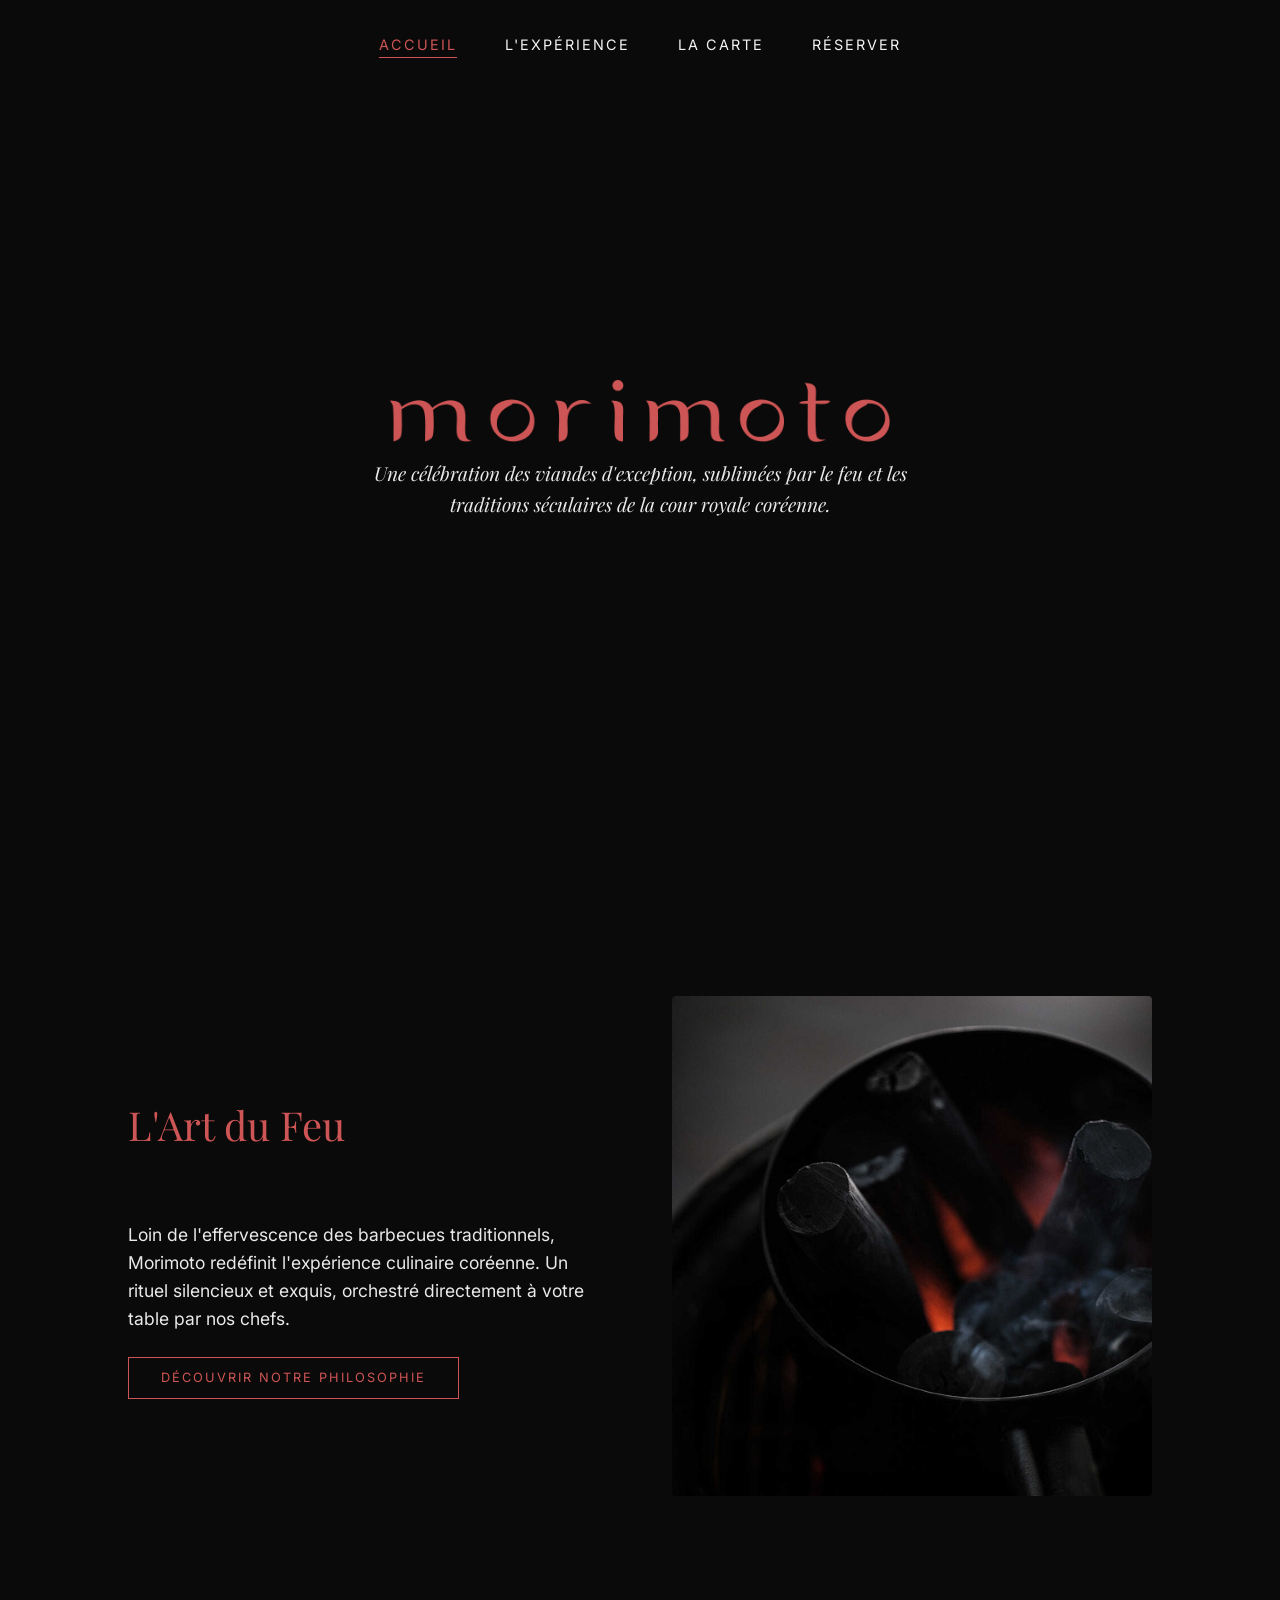
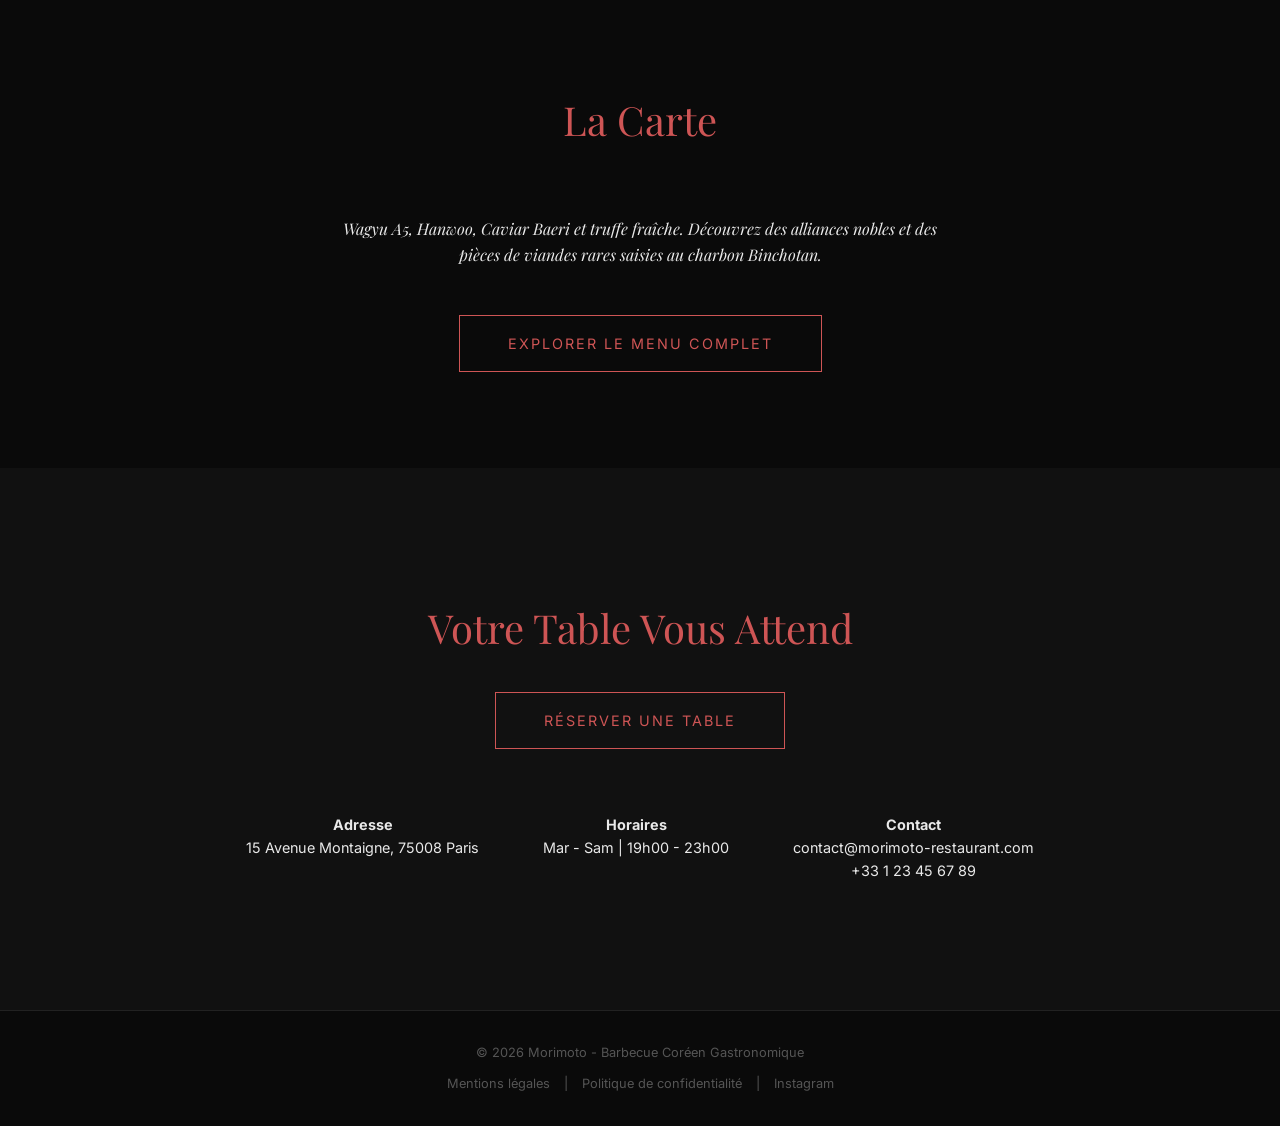
==== commit e8e8c708: "correctif image" ====
--- a/index.html
+++ b/index.html
@@ -1,78 +1,118 @@
-<!DOCTYPE html>
+<!doctype html>
 <html lang="fr">
-<head>
-    <meta charset="UTF-8">
-    <meta name="viewport" content="width=device-width, initial-scale=1.0">
-    <title>Morimoto | Barbecue Coréen Gastronomique</title>
-    <link rel="preconnect" href="https://fonts.googleapis.com">
-    <link rel="preconnect" href="https://fonts.gstatic.com" crossorigin>
-    <link href="https://fonts.googleapis.com/css2?family=Inter:wght@300;400&family=Playfair+Display:ital,wght@0,400;0,600;1,400&display=swap" rel="stylesheet">
-    <link rel="stylesheet" href="style.css">
-</head>
-<body>
+    <head>
+        <meta charset="UTF-8" />
+        <meta name="viewport" content="width=device-width, initial-scale=1.0" />
+        <title>Morimoto | Barbecue Coréen</title>
+        <link rel="preconnect" href="https://fonts.googleapis.com" />
+        <link rel="preconnect" href="https://fonts.gstatic.com" crossorigin />
+        <link
+            href="https://fonts.googleapis.com/css2?family=Inter:wght@300;400&family=Playfair+Display:ital,wght@0,400;0,600;1,400&display=swap"
+            rel="stylesheet"
+        />
+        <link rel="stylesheet" href="style.css" />
+        <link rel="icon" href="favicon.png" type="image/x-icon" />
+    </head>
+    <body>
+        <header>
+            <nav>
+                <ul>
+                    <li><a href="index.html" class="active">Accueil</a></li>
+                    <li><a href="experience.html">L'Expérience</a></li>
+                    <li><a href="carte.html">La Carte</a></li>
+                    <li><a href="reservation.html">Réserver</a></li>
+                </ul>
+            </nav>
+        </header>
 
-    <header>
-        <nav>
-            <ul>
-                <li><a href="index.html" class="active">Accueil</a></li>
-                <li><a href="experience.html">L'Expérience</a></li>
-                <li><a href="carte.html">La Carte</a></li>
-                <li><a href="reservation.html">Réserver</a></li>
-            </ul>
-        </nav>
-    </header>
+        <section id="hero">
+            <h1><img src="Logo.png" alt="Morimoto" class="logo" /></h1>
+            <p>
+                Une célébration des viandes d'exception, sublimées par le feu et
+                les traditions séculaires de la cour royale coréenne.
+            </p>
+        </section>
 
-    <section id="hero">
-        <h1><img src="logo.png" alt="Morimoto" class="logo"></h1>
-        <p>Une célébration des viandes d'exception, sublimées par le feu et les traditions séculaires de la cour royale coréenne.</p>
-    </section>
+        <section id="experience">
+            <div class="experience-text">
+                <h2 class="section-title" style="text-align: left">
+                    L'Art du Feu
+                </h2>
+                <p>
+                    Loin de l'effervescence des barbecues traditionnels,
+                    Morimoto redéfinit l'expérience culinaire coréenne. Un
+                    rituel silencieux et exquis, orchestré directement à votre
+                    table par nos chefs.
+                </p>
+                <a
+                    href="experience.html"
+                    class="btn-reserve"
+                    style="padding: 0.6rem 2rem; font-size: 0.8rem"
+                    >Découvrir notre philosophie</a
+                >
+            </div>
+            <div
+                class="experience-img"
+                style="background-image: url(&quot;./charbon.jpg&quot;)"
+            ></div>
+        </section>
 
-    <section id="experience">
-        <div class="experience-text">
-            <h2 class="section-title" style="text-align: left;">L'Art du Feu</h2>
-            <p>Loin de l'effervescence des barbecues traditionnels, Morimoto redéfinit l'expérience culinaire coréenne. Un rituel silencieux et exquis, orchestré directement à votre table par nos chefs.</p>
-            <a href="experience.html" class="btn-reserve" style="padding: 0.6rem 2rem; font-size: 0.8rem;">Découvrir notre philosophie</a>
-        </div>
-        <div class="experience-img"></div>
-    </section>
+        <section id="menu" style="text-align: center">
+            <div
+                class="menu-bg"
+                style="background-image: url(&quot;galbi.png&quot;)"
+            ></div>
+            <h2 class="section-title">La Carte</h2>
+            <p
+                style="
+                    color: var(--text-muted);
+                    max-width: 600px;
+                    margin: 0 auto 3rem auto;
+                    font-family: var(--font-title);
+                    font-style: italic;
+                "
+            >
+                Wagyu A5, Hanwoo, Caviar Baeri et truffe fraîche. Découvrez des
+                alliances nobles et des pièces de viandes rares saisies au
+                charbon Binchotan.
+            </p>
+            <a href="carte.html" class="btn-reserve"
+                >Explorer le menu complet</a
+            >
+        </section>
 
-    <section id="menu" style="text-align: center; background-color: #0f0f0f;">
-        <h2 class="section-title">La Carte</h2>
-        <p style="color: var(--text-muted); max-width: 600px; margin: 0 auto 3rem auto; font-family: var(--font-title); font-style: italic;">
-            Wagyu A5, Hanwoo, Caviar Baeri et truffe fraîche. Découvrez des alliances nobles et des pièces de viandes rares saisies au charbon Binchotan.
-        </p>
-        <a href="carte.html" class="btn-reserve">Explorer le menu complet</a>
-    </section>
+        <section id="reservation">
+            <h2 class="section-title" style="margin-bottom: 2rem">
+                Votre Table Vous Attend
+            </h2>
+            <a href="reservation.html" class="btn-reserve"
+                >Réserver une table</a
+            >
 
-    <section id="reservation">
-        <h2 class="section-title" style="margin-bottom: 2rem;">Votre Table Vous Attend</h2>
-        <a href="reservation.html" class="btn-reserve">Réserver une table</a>
+            <div class="info-pratique">
+                <div>
+                    <strong>Adresse</strong><br />
+                    15 Avenue Montaigne, 75008 Paris
+                </div>
+                <div>
+                    <strong>Horaires</strong><br />
+                    Mar - Sam | 19h00 - 23h00
+                </div>
+                <div>
+                    <strong>Contact</strong><br />
+                    contact@morimoto-restaurant.com<br />
+                    +33 1 23 45 67 89
+                </div>
+            </div>
+        </section>
 
-        <div class="info-pratique">
-            <div>
-                <strong>Adresse</strong><br>
-                15 Avenue Montaigne, 75008 Paris
+        <footer>
+            <p>© 2026 Morimoto - Barbecue Coréen Gastronomique</p>
+            <div style="margin-top: 10px">
+                <a href="#">Mentions légales</a> |
+                <a href="#">Politique de confidentialité</a> |
+                <a href="#">Instagram</a>
             </div>
-            <div>
-                <strong>Horaires</strong><br>
-                Mar - Sam | 19h00 - 23h00
-            </div>
-            <div>
-                <strong>Contact</strong><br>
-                contact@morimoto-restaurant.com<br>
-                +33 1 23 45 67 89
-            </div>
-        </div>
-    </section>
-
-    <footer>
-        <p>© 2026 Morimoto - Barbecue Coréen Gastronomique</p>
-        <div style="margin-top: 10px;">
-            <a href="#">Mentions légales</a> | 
-            <a href="#">Politique de confidentialité</a> | 
-            <a href="#">Instagram</a>
-        </div>
-    </footer>
-
-</body>
-</html>+        </footer>
+    </body>
+</html>
--- a/style.css
+++ b/style.css
@@ -3,9 +3,9 @@
     --bg-color: #0a0a0a;
     --text-main: #f4f4f4;
     --text-muted: #e9e9e9;
-    --accent-gold: #CE5555; /* Couleur laiton/or */
-    --font-title: 'Playfair Display', serif;
-    --font-text: 'Inter', sans-serif;
+    --accent-gold: #ce5555; /* Couleur laiton/or */
+    --font-title: "Playfair Display", serif;
+    --font-text: "Inter", sans-serif;
 }
 
 /* Reset de base */
@@ -24,7 +24,10 @@
 }
 
 /* Typographie */
-h1, h2, h3, h4 {
+h1,
+h2,
+h3,
+h4 {
     font-family: var(--font-title);
     font-weight: 400;
 }
@@ -67,7 +70,10 @@
     justify-content: center;
     align-items: center;
     text-align: center;
-    background: linear-gradient(rgba(10, 10, 10, 0.7), rgba(10, 10, 10, 0.8)), url('https://images.unsplash.com/photo-1558030006-450675393462?auto=format&fit=crop&w=1920&q=80') center/cover;
+    background:
+        linear-gradient(rgba(10, 10, 10, 0.7), rgba(10, 10, 10, 0.8)),
+        url("https://images.unsplash.com/photo-1558030006-450675393462?auto=format&fit=crop&w=1920&q=80")
+            center/cover;
     padding: 0 20px;
 }
 
@@ -98,6 +104,30 @@
     color: var(--accent-gold);
 }
 
+#menu {
+    position: relative;
+    overflow: hidden;
+    color: var(--text-main);
+    min-height: 420px;
+}
+
+#menu::before {
+    content: "";
+    position: absolute;
+    inset: 0;
+    background: linear-gradient(rgba(10, 10, 10, 0.7), rgba(10, 10, 10, 0.8));
+    z-index: -1;
+}
+
+.menu-bg {
+    position: absolute;
+    inset: 0;
+    background-size: cover;
+    background-position: center;
+    opacity: 1;
+    z-index: -2;
+}
+
 /* Expérience */
 #experience {
     display: flex;
@@ -118,7 +148,8 @@
 .experience-img {
     flex: 1;
     height: 500px;
-    background: url('https://images.unsplash.com/photo-1588168333986-5b6c802421bb?auto=format&fit=crop&w=800&q=80') center/cover;
+    background: url("https://images.unsplash.com/photo-1588168333986-5b6c802421bb?auto=format&fit=crop&w=800&q=80")
+        center/cover;
     border-radius: 4px;
 }
 
@@ -234,9 +265,18 @@
     #experience {
         flex-direction: column;
     }
-    #hero h1 { font-size: 3.5rem; }
-    nav ul { gap: 1.5rem; flex-wrap: wrap; justify-content: center; }
-    .info-pratique { flex-direction: column; gap: 1rem; }
+    #hero h1 {
+        font-size: 3.5rem;
+    }
+    nav ul {
+        gap: 1.5rem;
+        flex-wrap: wrap;
+        justify-content: center;
+    }
+    .info-pratique {
+        flex-direction: column;
+        gap: 1rem;
+    }
 }
 
 .logo {
@@ -332,4 +372,4 @@
 .success-box p {
     color: var(--text-main);
     font-size: 0.95rem;
-}+}
